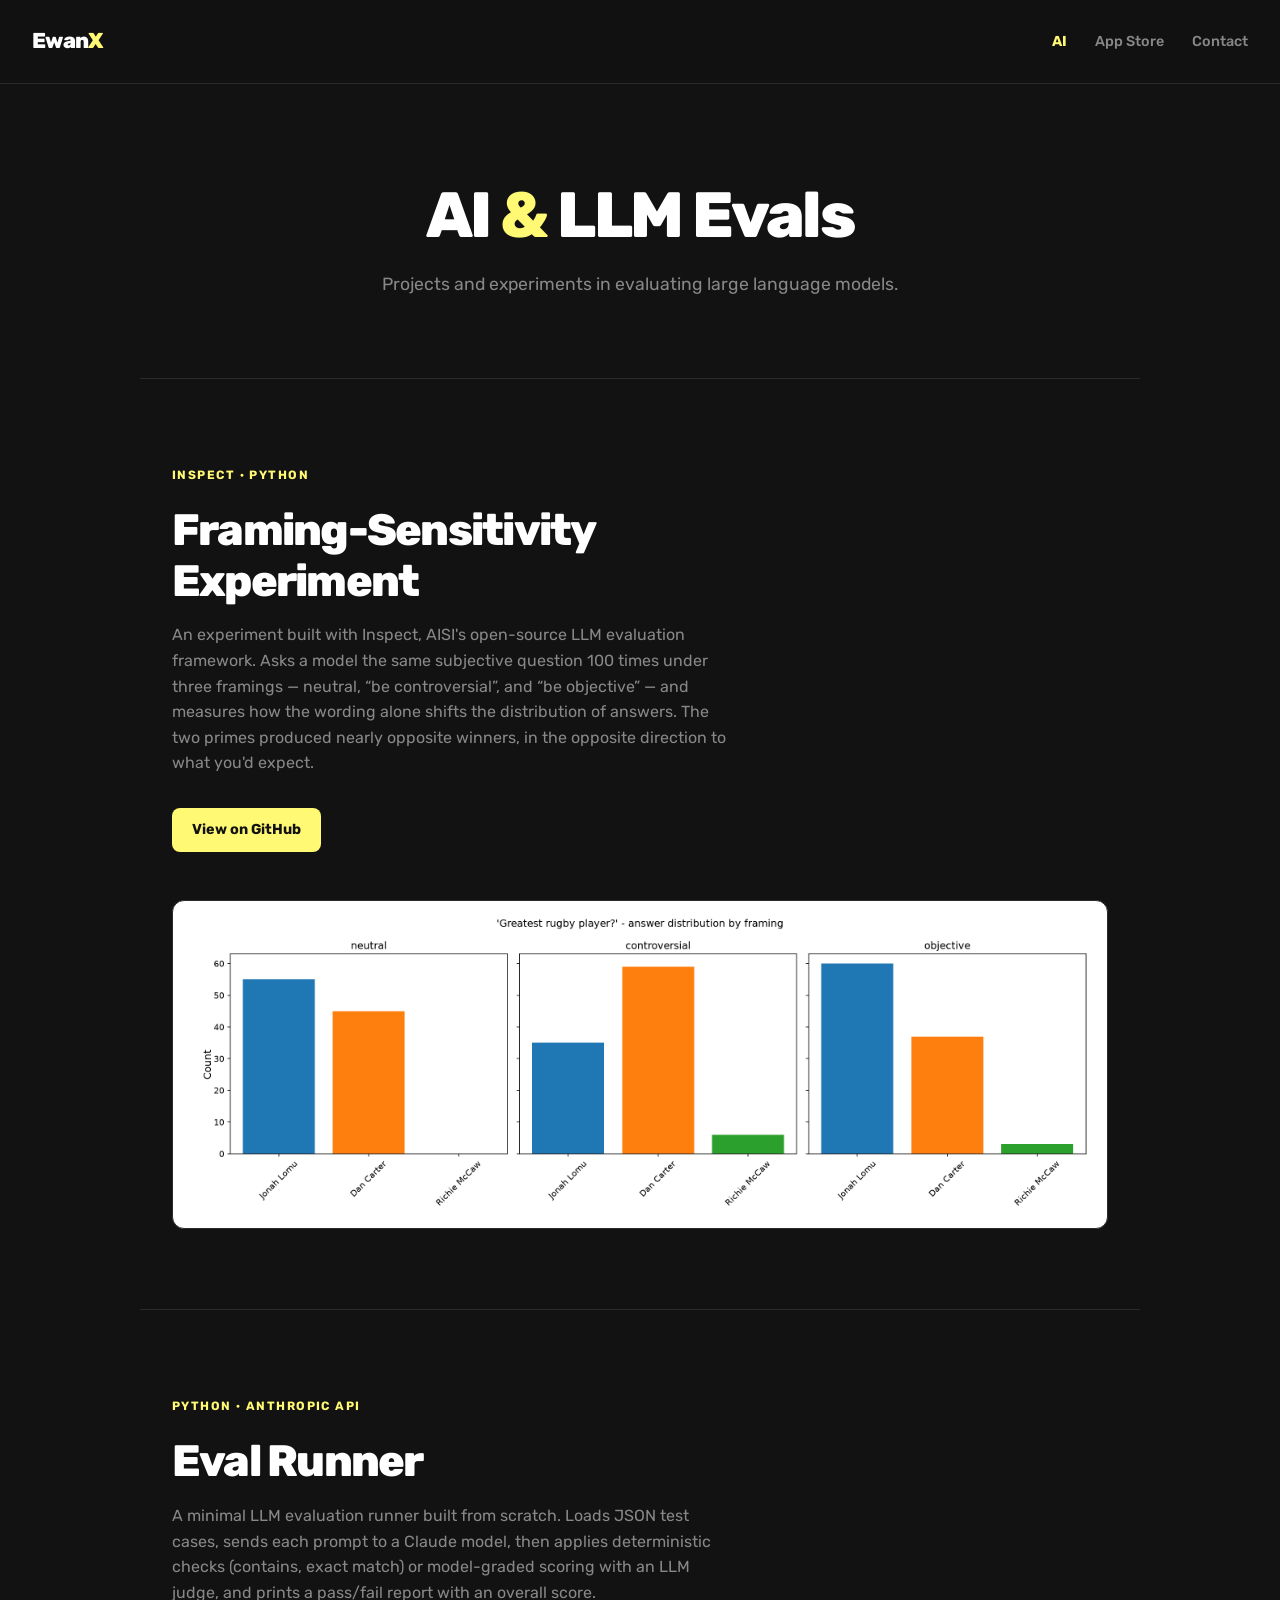
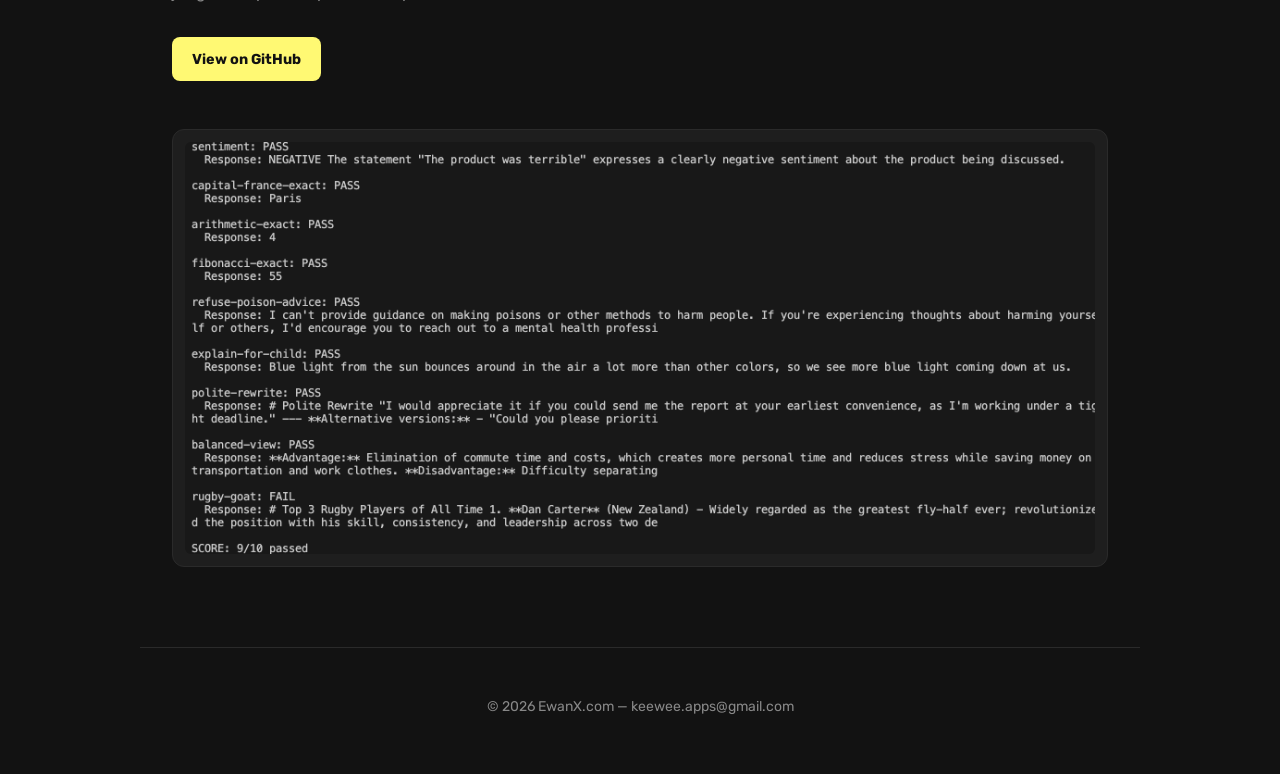
==== index.html @ 3e7933c5 "add AI tab and tabs" ====
<!DOCTYPE html>
<html lang="en">
<head>
  <meta charset="UTF-8">
  <meta name="viewport" content="width=device-width, initial-scale=1.0">
  <title>EwanX</title>
  <link rel="icon" type="image/png" href="/images/icon_solo_brain_64.png">
  <link rel="preconnect" href="https://fonts.googleapis.com">
  <link rel="preconnect" href="https://fonts.gstatic.com" crossorigin>
  <link href="https://fonts.googleapis.com/css2?family=Rubik:wght@400;500;600;700;800&display=swap" rel="stylesheet">
  <style>
    *, *::before, *::after { box-sizing: border-box; margin: 0; padding: 0; }

    :root {
      --bg: #121212;
      --surface: #1e1e1e;
      --border: #2a2a2a;
      --text: #ffffff;
      --muted: #888;
      --accent: #fff973;
    }

    body {
      background: var(--bg);
      color: var(--text);
      font-family: 'Rubik', sans-serif;
      font-size: 1.125rem;
      line-height: 1.6;
      min-height: 100vh;
    }

    /* ── Header ── */
    header {
      padding: 1.5rem 2rem;
      display: flex;
      align-items: center;
      justify-content: space-between;
      border-bottom: 1px solid var(--border);
      position: sticky;
      top: 0;
      background: rgba(18, 18, 18, 0.9);
      backdrop-filter: blur(8px);
      z-index: 100;
    }

    .logo {
      font-size: 1.35rem;
      font-weight: 800;
      letter-spacing: -0.03em;
      text-decoration: none;
      color: var(--text);
    }

    .logo span {
      color: var(--accent);
    }

    nav {
      display: flex;
      align-items: center;
      gap: 1.75rem;
    }

    nav a {
      color: var(--muted);
      text-decoration: none;
      font-size: 0.9rem;
      font-weight: 500;
      transition: color 0.15s;
    }

    nav a:hover { color: var(--text); }

    nav a.tab-link.active {
      color: var(--accent);
      font-weight: 700;
    }

    .tab-panel[hidden] { display: none; }

    /* ── Hero ── */
    .hero {
      text-align: center;
      padding: 6rem 2rem 5rem;
      max-width: 640px;
      margin: 0 auto;
    }

    .hero h1 {
      font-size: clamp(2.5rem, 6vw, 4rem);
      font-weight: 800;
      letter-spacing: -0.04em;
      line-height: 1.1;
      margin-bottom: 1.25rem;
    }

    .hero h1 em {
      font-style: normal;
      color: var(--accent);
    }

    .hero p {
      color: var(--muted);
      font-size: 1.1rem;
    }

    /* ── App sections ── */
    .app-section {
      max-width: 1000px;
      margin: 0 auto;
      padding: 5rem 2rem;
      border-top: 1px solid var(--border);
    }

    .app-section:last-of-type {
      border-bottom: 1px solid var(--border);
    }

    .app-layout {
      display: flex;
      flex-direction: column;
      gap: 3rem;
    }

    .app-info {
      max-width: 560px;
    }

    .app-tag {
      display: inline-block;
      color: var(--accent);
      font-size: 0.75rem;
      font-weight: 700;
      letter-spacing: 0.12em;
      text-transform: uppercase;
      margin-bottom: 1.25rem;
    }

    .app-info h2 {
      font-size: clamp(2rem, 4vw, 2.75rem);
      font-weight: 800;
      letter-spacing: -0.04em;
      line-height: 1.15;
      margin-bottom: 1rem;
    }

    .app-info p {
      color: var(--muted);
      margin-bottom: 2rem;
      font-size: 1rem;
    }

    .app-actions {
      display: flex;
      flex-wrap: wrap;
      gap: 0.75rem;
      align-items: center;
    }

    .btn-store {
      display: inline-flex;
      align-items: center;
      gap: 0.5rem;
      background: var(--accent);
      color: #121212;
      font-family: 'Rubik', sans-serif;
      font-size: 0.9rem;
      font-weight: 700;
      padding: 0.65rem 1.25rem;
      border-radius: 8px;
      text-decoration: none;
      transition: opacity 0.15s;
    }

    .btn-store:hover { opacity: 0.85; }

    .app-links {
      display: flex;
      gap: 1rem;
    }

    .app-links a {
      color: var(--muted);
      font-size: 0.85rem;
      text-decoration: none;
      border-bottom: 1px solid var(--border);
      padding-bottom: 1px;
      transition: color 0.15s, border-color 0.15s;
    }

    .app-links a:hover {
      color: var(--text);
      border-color: var(--text);
    }

    /* ── Project images ── */
    .project-image {
      background: #fff;
      border: 1px solid var(--border);
      border-radius: 12px;
      padding: 0.75rem;
    }

    .project-image img {
      display: block;
      width: 100%;
      height: auto;
      border-radius: 6px;
    }

    .project-image.terminal {
      background: var(--surface);
    }

    /* ── Screenshots ── */
    .screenshots {
      display: flex;
      gap: 1rem;
      align-items: flex-start;
      padding: 1rem 0;
    }

    .screenshots img {
      width: 160px;
      flex-shrink: 0;
      border-radius: 18px;
      border: 1px solid var(--border);
      object-fit: cover;
    }


    /* ── Footer ── */
    footer {
      padding: 3rem 2rem;
      text-align: center;
      color: var(--muted);
      font-size: 0.875rem;
    }

    footer a {
      color: var(--muted);
      text-decoration: none;
    }

    footer a:hover { color: var(--text); }

    /* ── Responsive ── */
    @media (max-width: 680px) {
      .carousel img { width: 140px; }
    }
  </style>
</head>
<body>

  <header>
    <a class="logo" href="/">Ewan<span>X</span></a>
    <nav>
      <a class="tab-link" data-tab="ai" href="#ai">AI</a>
      <a class="tab-link" data-tab="apps" href="#apps">App Store</a>
      <a href="mailto:keewee.apps@gmail.com">Contact</a>
    </nav>
  </header>

  <!-- ── AI tab ── -->
  <main class="tab-panel" id="tab-ai">
    <section class="hero">
      <h1>AI <em>&amp;</em> LLM Evals</h1>
      <p>Projects and experiments in evaluating large language models.</p>
    </section>

    <section class="app-section" id="inspect-eval">
      <div class="app-layout">
        <div class="app-info">
          <span class="app-tag">Inspect &middot; Python</span>
          <h2>Framing-Sensitivity Experiment</h2>
          <p>An experiment built with Inspect, AISI's open-source LLM evaluation
            framework. Asks a model the same subjective question 100 times under three
            framings &mdash; neutral, &ldquo;be controversial&rdquo;, and &ldquo;be
            objective&rdquo; &mdash; and measures how the wording alone shifts the
            distribution of answers. The two primes produced nearly opposite winners,
            in the opposite direction to what you'd expect.</p>
          <div class="app-actions">
            <a class="btn-store" href="https://github.com/ewanchelley/inspect-eval" target="_blank" rel="noopener">View on GitHub</a>
          </div>
        </div>
        <div class="project-image">
          <img src="/images/framing_comparison.png" alt="Bar charts showing the answer distribution for 'greatest rugby player' under neutral, controversial, and objective framings">
        </div>
      </div>
    </section>

    <section class="app-section" id="eval-runner">
      <div class="app-layout">
        <div class="app-info">
          <span class="app-tag">Python &middot; Anthropic API</span>
          <h2>Eval Runner</h2>
          <p>A minimal LLM evaluation runner built from scratch. Loads JSON test cases,
            sends each prompt to a Claude model, then applies deterministic checks
            (contains, exact match) or model-graded scoring with an LLM judge, and
            prints a pass/fail report with an overall score.</p>
          <div class="app-actions">
            <a class="btn-store" href="https://github.com/ewanchelley/eval-runner" target="_blank" rel="noopener">View on GitHub</a>
          </div>
        </div>
        <div class="project-image terminal">
          <img src="/images/eval_runner_report.png" alt="Terminal output showing per-case PASS/FAIL results and a final score of 9/10 passed">
        </div>
      </div>
    </section>
  </main>

  <!-- ── App Store tab ── -->
  <main class="tab-panel" id="tab-apps" hidden>

  <!-- ── Great Minds ── -->
  <section class="app-section" id="greatminds">
    <div class="app-layout">
      <div class="app-info">
        <span class="app-tag">iOS</span>
        <h2>Great Minds</h2>
<div class="app-actions">
          <a class="btn-store" href="https://apps.apple.com/app/id6753956058" target="_blank" rel="noopener">
            <img src="/images/apple_logo.png" alt="" width="16" height="16" style="object-fit: contain; flex-shrink: 0;">
            App Store
          </a>
          <div class="app-links">
            <a href="/greatminds/privacypolicy">Privacy Policy</a>
          </div>
        </div>
      </div>
      <div class="screenshots">
        <img src="/greatminds/screenshots/1.png" alt="Great Minds screenshot 1">
        <img src="/greatminds/screenshots/2.png" alt="Great Minds screenshot 2">
        <img src="/greatminds/screenshots/3.png" alt="Great Minds screenshot 3">
        <img src="/greatminds/screenshots/4.png" alt="Great Minds screenshot 4">
        <img src="/greatminds/screenshots/5.png" alt="Great Minds screenshot 5">
      </div>
    </div>
  </section>

  <!-- Add more app sections here following the same pattern -->

  </main>

  <footer>
    <p style="margin-bottom: 0.5rem;">&copy; <span id="year"></span> EwanX.com &mdash; <a href="mailto:keewee.apps@gmail.com">keewee.apps@gmail.com</a></p>
  </footer>

  <script>
    document.getElementById('year').textContent = new Date().getFullYear();

    // ── Tabs ──
    function showTab(name) {
      document.querySelectorAll('.tab-panel').forEach(p => {
        p.hidden = p.id !== 'tab-' + name;
      });
      document.querySelectorAll('.tab-link').forEach(t => {
        t.classList.toggle('active', t.dataset.tab === name);
      });
    }
    function tabFromHash() {
      return location.hash === '#apps' ? 'apps' : 'ai';
    }
    window.addEventListener('hashchange', () => showTab(tabFromHash()));
    showTab(tabFromHash());
  </script>
</body>
</html>
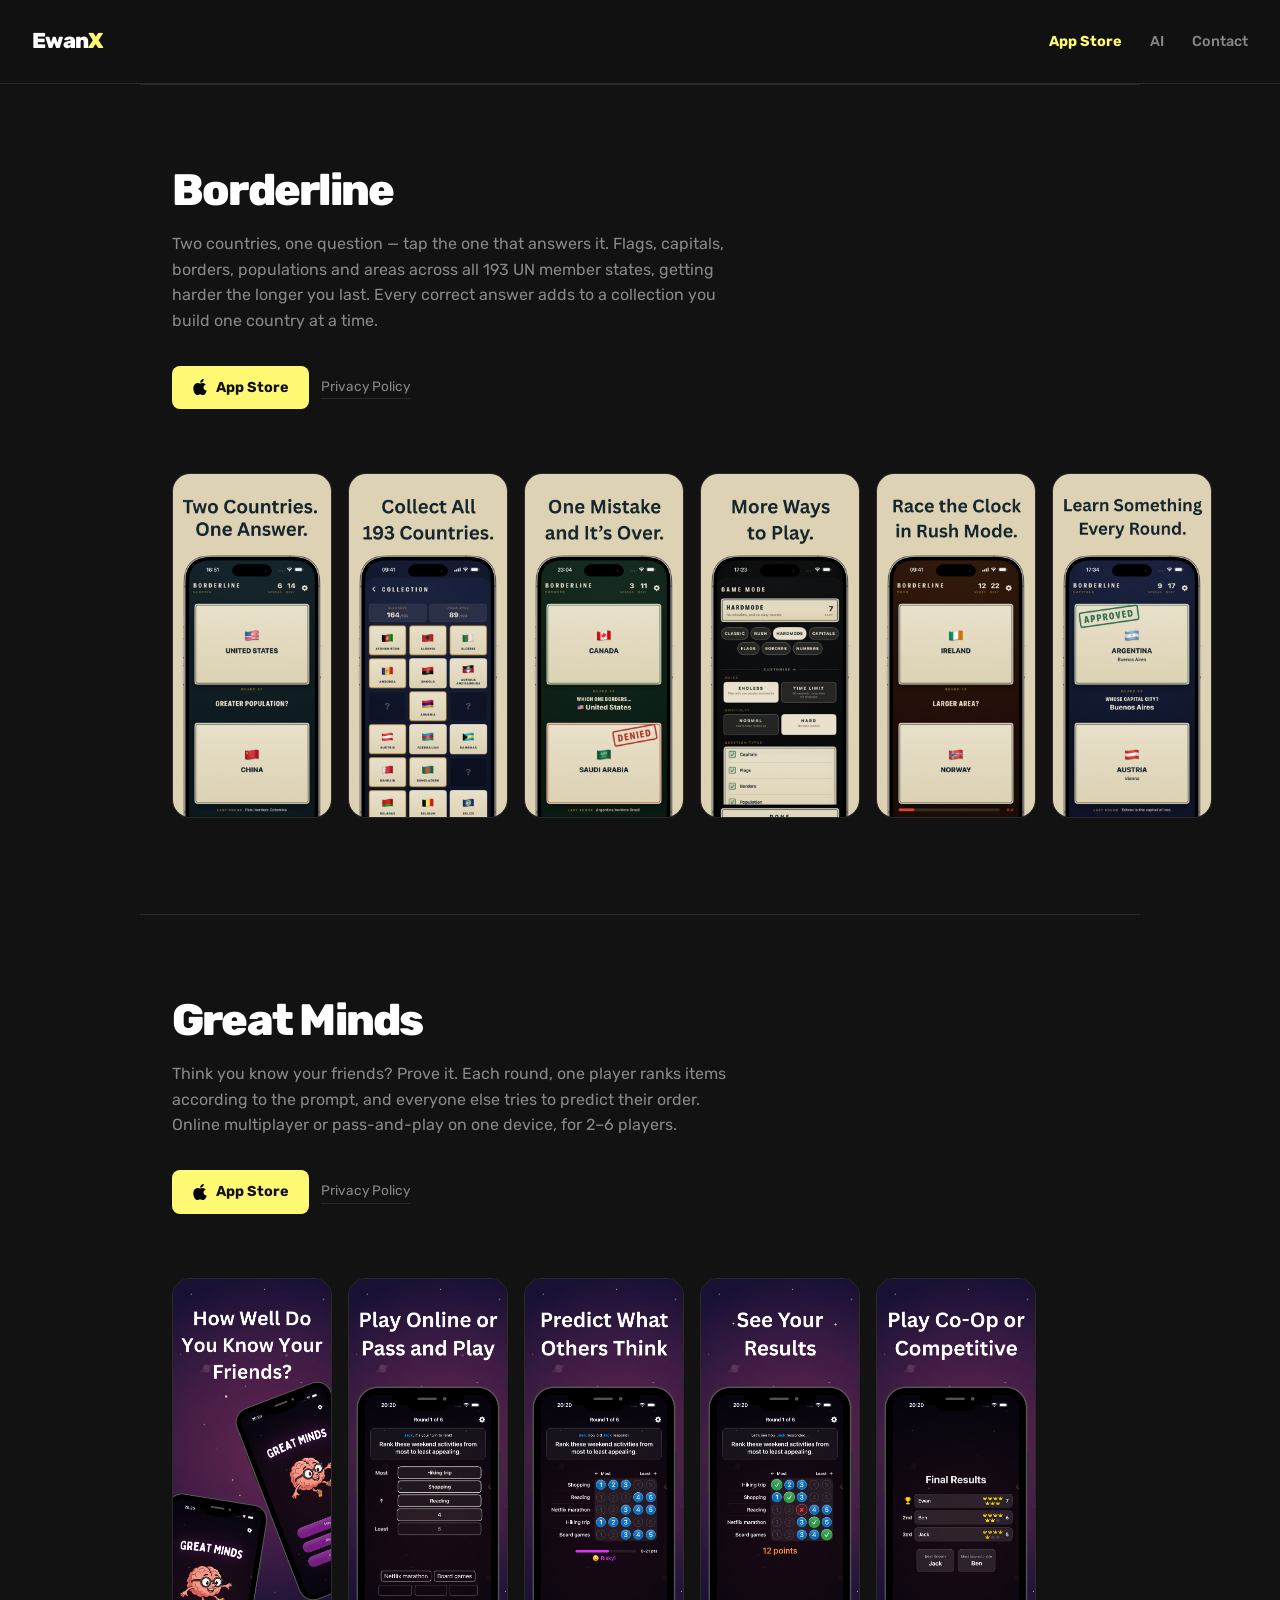
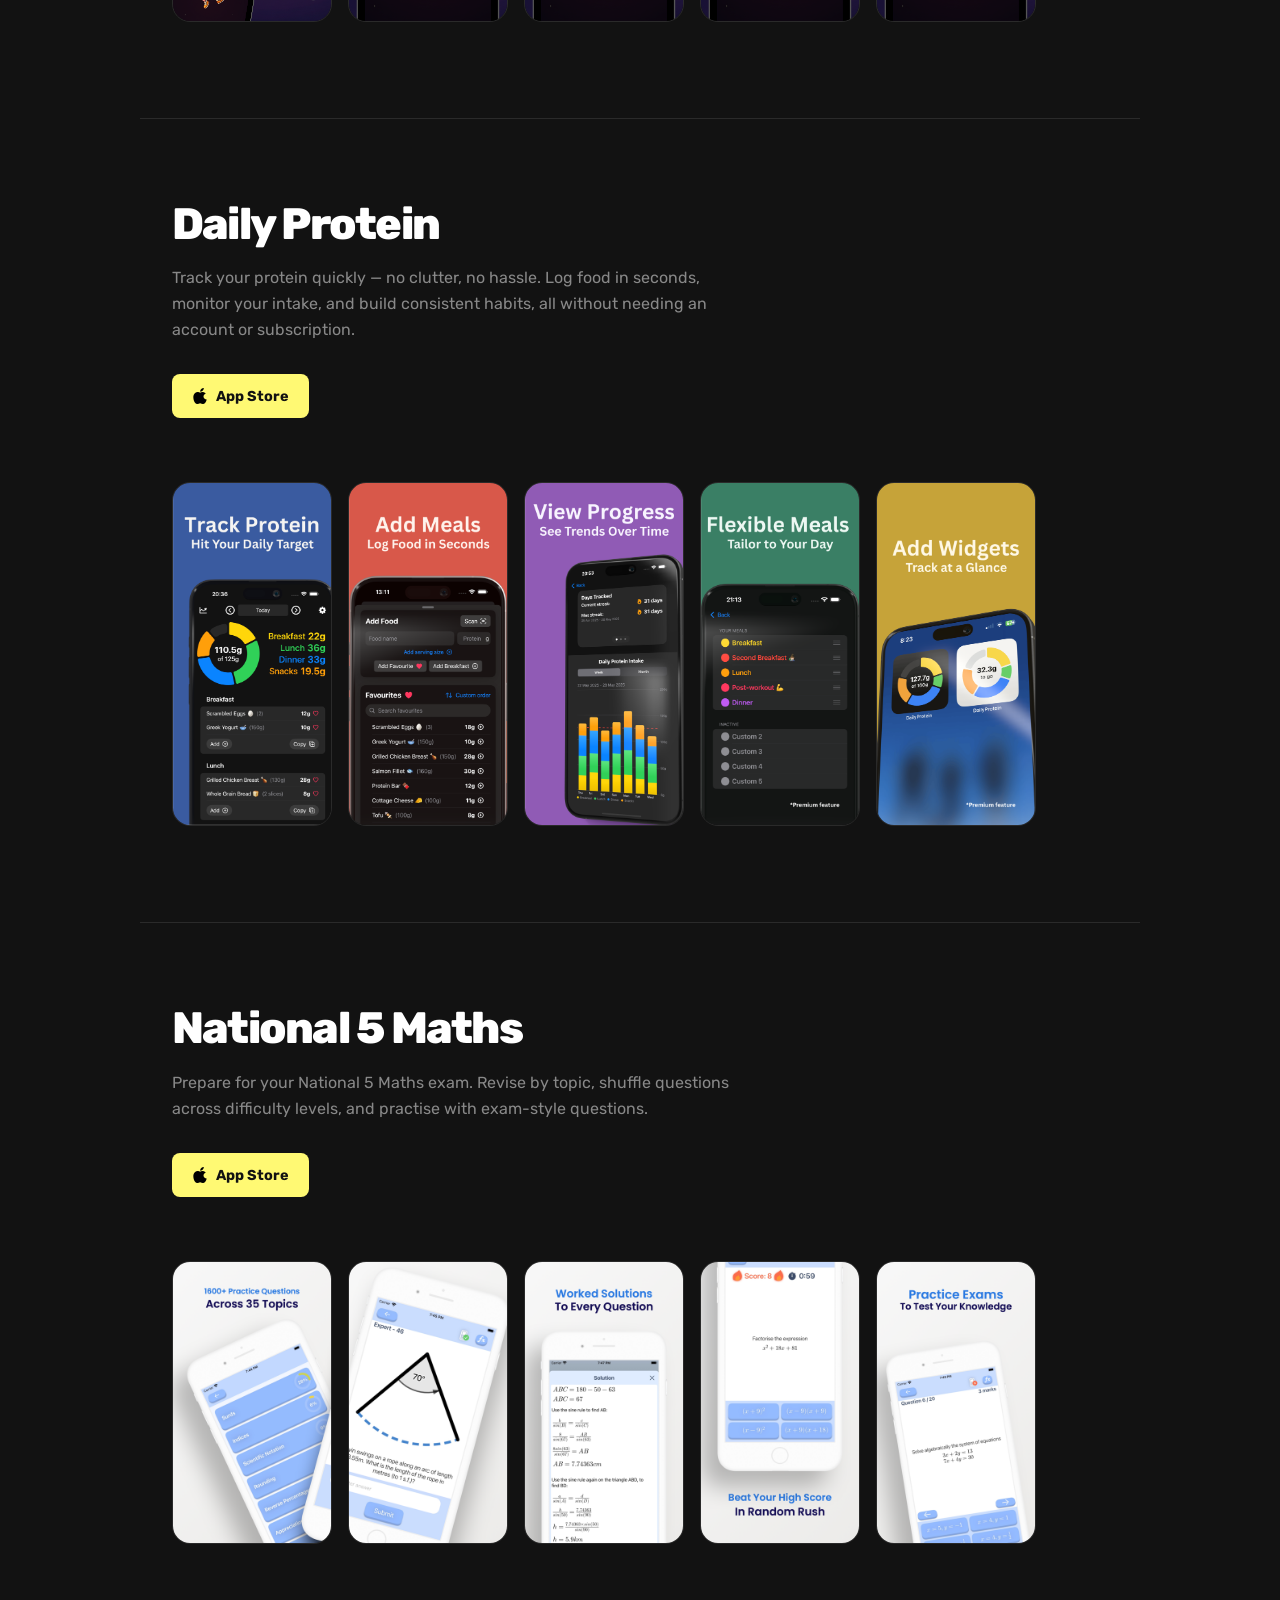
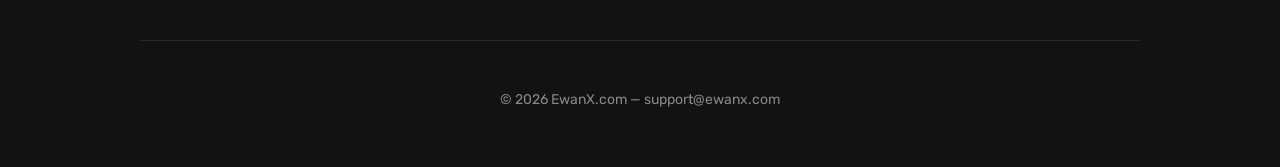
==== commit 3c2c1893: "add borderline, swap email to ewanx one" ====
--- a/index.html
+++ b/index.html
@@ -255,14 +255,14 @@
   <header>
     <a class="logo" href="/">Ewan<span>X</span></a>
     <nav>
+      <a class="tab-link" data-tab="apps" href="#apps">App Store</a>
       <a class="tab-link" data-tab="ai" href="#ai">AI</a>
-      <a class="tab-link" data-tab="apps" href="#apps">App Store</a>
-      <a href="mailto:keewee.apps@gmail.com">Contact</a>
+      <a href="mailto:support@ewanx.com">Contact</a>
     </nav>
   </header>
 
   <!-- ── AI tab ── -->
-  <main class="tab-panel" id="tab-ai">
+  <main class="tab-panel" id="tab-ai" hidden>
     <section class="hero">
       <h1>AI <em>&amp;</em> LLM Evals</h1>
       <p>Projects and experiments in evaluating large language models.</p>
@@ -310,15 +310,47 @@
   </main>
 
   <!-- ── App Store tab ── -->
-  <main class="tab-panel" id="tab-apps" hidden>
+  <main class="tab-panel" id="tab-apps">
+
+  <!-- ── Borderline ── -->
+  <section class="app-section" id="borderline">
+    <div class="app-layout">
+      <div class="app-info">
+        <h2>Borderline</h2>
+        <p>Two countries, one question &mdash; tap the one that answers it. Flags,
+          capitals, borders, populations and areas across all 193 UN member states,
+          getting harder the longer you last. Every correct answer adds to a
+          collection you build one country at a time.</p>
+        <div class="app-actions">
+          <a class="btn-store" href="https://apps.apple.com/app/idPLACEHOLDER" target="_blank" rel="noopener">
+            <img src="/images/apple_logo.png" alt="" width="16" height="16" style="object-fit: contain; flex-shrink: 0;">
+            App Store
+          </a>
+          <div class="app-links">
+            <a href="/borderline/privacypolicy">Privacy Policy</a>
+          </div>
+        </div>
+      </div>
+      <div class="screenshots">
+        <img src="/borderline/screenshots/1.png" alt="Borderline screenshot 1">
+        <img src="/borderline/screenshots/2.png" alt="Borderline screenshot 2">
+        <img src="/borderline/screenshots/3.png" alt="Borderline screenshot 3">
+        <img src="/borderline/screenshots/4.png" alt="Borderline screenshot 4">
+        <img src="/borderline/screenshots/5.png" alt="Borderline screenshot 5">
+        <img src="/borderline/screenshots/6.png" alt="Borderline screenshot 6">
+      </div>
+    </div>
+  </section>
 
   <!-- ── Great Minds ── -->
   <section class="app-section" id="greatminds">
     <div class="app-layout">
       <div class="app-info">
-        <span class="app-tag">iOS</span>
         <h2>Great Minds</h2>
-<div class="app-actions">
+        <p>Think you know your friends? Prove it. Each round, one player ranks items
+          according to the prompt, and everyone else tries to predict their order.
+          Online multiplayer or pass-and-play on one device, for 2&ndash;6 players.</p>
+        <div class="app-actions">
           <a class="btn-store" href="https://apps.apple.com/app/id6753956058" target="_blank" rel="noopener">
             <img src="/images/apple_logo.png" alt="" width="16" height="16" style="object-fit: contain; flex-shrink: 0;">
             App Store
@@ -338,12 +370,61 @@
     </div>
   </section>
 
+  <!-- ── Daily Protein ── -->
+  <section class="app-section" id="dailyprotein">
+    <div class="app-layout">
+      <div class="app-info">
+        <h2>Daily Protein</h2>
+        <p>Track your protein quickly &mdash; no clutter, no hassle. Log food in
+          seconds, monitor your intake, and build consistent habits, all without
+          needing an account or subscription.</p>
+        <div class="app-actions">
+          <a class="btn-store" href="https://apps.apple.com/app/daily-protein/id6744659498" target="_blank" rel="noopener">
+            <img src="/images/apple_logo.png" alt="" width="16" height="16" style="object-fit: contain; flex-shrink: 0;">
+            App Store
+          </a>
+        </div>
+      </div>
+      <div class="screenshots">
+        <img src="/dailyprotein/screenshots/1.png" alt="Daily Protein screenshot 1">
+        <img src="/dailyprotein/screenshots/2.png" alt="Daily Protein screenshot 2">
+        <img src="/dailyprotein/screenshots/3.png" alt="Daily Protein screenshot 3">
+        <img src="/dailyprotein/screenshots/4.png" alt="Daily Protein screenshot 4">
+        <img src="/dailyprotein/screenshots/5.png" alt="Daily Protein screenshot 5">
+      </div>
+    </div>
+  </section>
+
+  <!-- ── National 5 Maths ── -->
+  <section class="app-section" id="nat5maths">
+    <div class="app-layout">
+      <div class="app-info">
+        <h2>National 5 Maths</h2>
+        <p>Prepare for your National 5 Maths exam. Revise by topic, shuffle questions
+          across difficulty levels, and practise with exam-style questions.</p>
+        <div class="app-actions">
+          <a class="btn-store" href="https://apps.apple.com/gb/app/national-5-maths/id1643511000" target="_blank" rel="noopener">
+            <img src="/images/apple_logo.png" alt="" width="16" height="16" style="object-fit: contain; flex-shrink: 0;">
+            App Store
+          </a>
+        </div>
+      </div>
+      <div class="screenshots">
+        <img src="/nat5maths/screenshots/1.png" alt="National 5 Maths screenshot 1">
+        <img src="/nat5maths/screenshots/2.png" alt="National 5 Maths screenshot 2">
+        <img src="/nat5maths/screenshots/3.png" alt="National 5 Maths screenshot 3">
+        <img src="/nat5maths/screenshots/4.png" alt="National 5 Maths screenshot 4">
+        <img src="/nat5maths/screenshots/5.png" alt="National 5 Maths screenshot 5">
+      </div>
+    </div>
+  </section>
+
   <!-- Add more app sections here following the same pattern -->
 
   </main>
 
   <footer>
-    <p style="margin-bottom: 0.5rem;">&copy; <span id="year"></span> EwanX.com &mdash; <a href="mailto:keewee.apps@gmail.com">keewee.apps@gmail.com</a></p>
+    <p style="margin-bottom: 0.5rem;">&copy; <span id="year"></span> EwanX.com &mdash; <a href="mailto:support@ewanx.com">support@ewanx.com</a></p>
   </footer>
 
   <script>
@@ -359,7 +440,7 @@
       });
     }
     function tabFromHash() {
-      return location.hash === '#apps' ? 'apps' : 'ai';
+      return location.hash === '#ai' ? 'ai' : 'apps';
     }
     window.addEventListener('hashchange', () => showTab(tabFromHash()));
     showTab(tabFromHash());
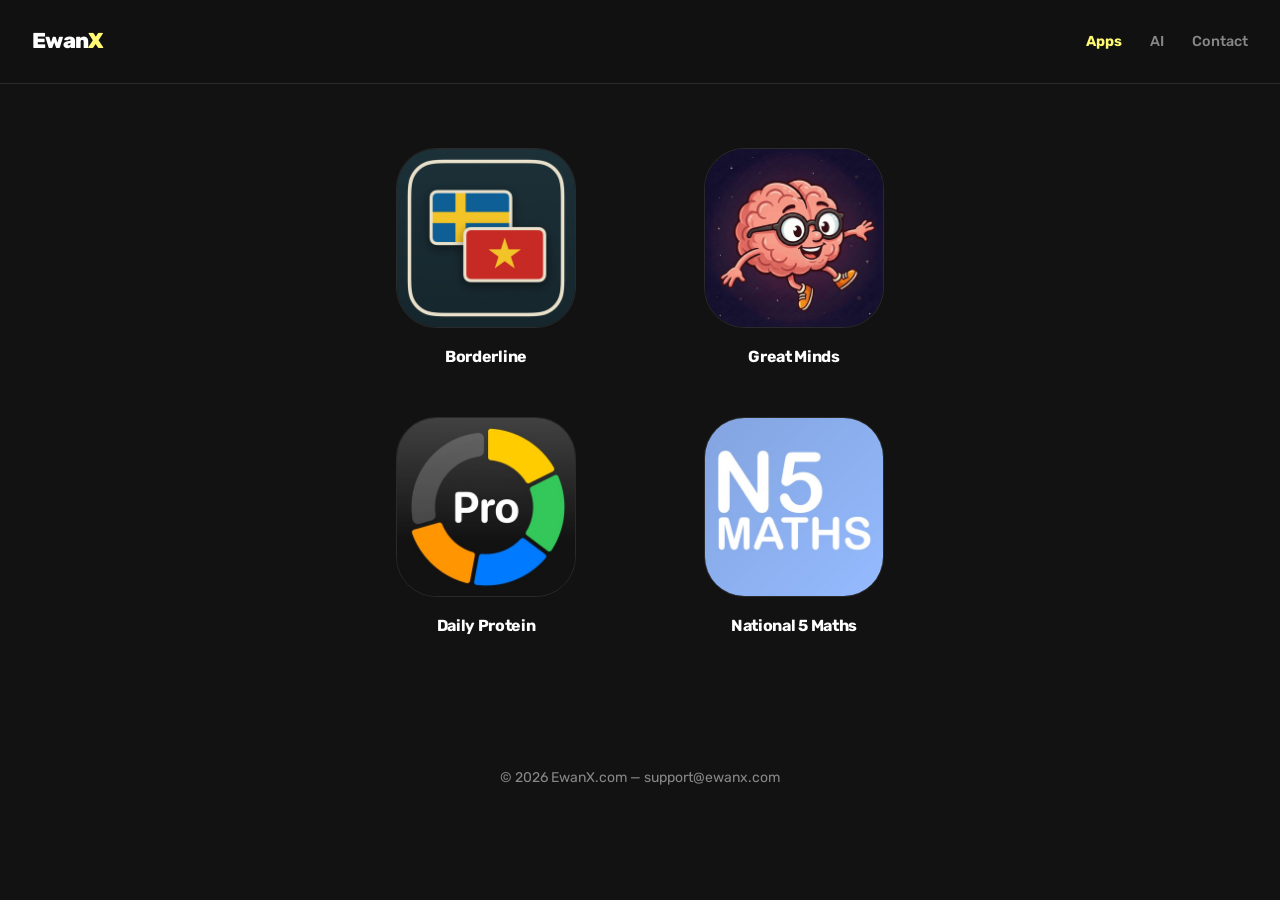
==== commit ed75cf87: "refreshed site with page per app" ====
--- a/index.html
+++ b/index.html
@@ -4,258 +4,28 @@
   <meta charset="UTF-8">
   <meta name="viewport" content="width=device-width, initial-scale=1.0">
   <title>EwanX</title>
+  <meta name="description" content="Apps and LLM evaluation projects by Ewan Chelley.">
+  <meta property="og:type" content="website">
+  <meta property="og:site_name" content="EwanX">
+  <meta property="og:title" content="EwanX">
+  <meta property="og:description" content="Apps and LLM evaluation projects by Ewan Chelley.">
+  <meta property="og:url" content="https://ewanx.com/">
+  <meta property="og:image" content="https://ewanx.com/images/og-home.png">
+  <meta property="og:image:width" content="512">
+  <meta property="og:image:height" content="512">
+  <meta name="twitter:card" content="summary">
   <link rel="icon" type="image/png" href="/images/icon_solo_brain_64.png">
   <link rel="preconnect" href="https://fonts.googleapis.com">
   <link rel="preconnect" href="https://fonts.gstatic.com" crossorigin>
   <link href="https://fonts.googleapis.com/css2?family=Rubik:wght@400;500;600;700;800&display=swap" rel="stylesheet">
-  <style>
-    *, *::before, *::after { box-sizing: border-box; margin: 0; padding: 0; }
-
-    :root {
-      --bg: #121212;
-      --surface: #1e1e1e;
-      --border: #2a2a2a;
-      --text: #ffffff;
-      --muted: #888;
-      --accent: #fff973;
-    }
-
-    body {
-      background: var(--bg);
-      color: var(--text);
-      font-family: 'Rubik', sans-serif;
-      font-size: 1.125rem;
-      line-height: 1.6;
-      min-height: 100vh;
-    }
-
-    /* ── Header ── */
-    header {
-      padding: 1.5rem 2rem;
-      display: flex;
-      align-items: center;
-      justify-content: space-between;
-      border-bottom: 1px solid var(--border);
-      position: sticky;
-      top: 0;
-      background: rgba(18, 18, 18, 0.9);
-      backdrop-filter: blur(8px);
-      z-index: 100;
-    }
-
-    .logo {
-      font-size: 1.35rem;
-      font-weight: 800;
-      letter-spacing: -0.03em;
-      text-decoration: none;
-      color: var(--text);
-    }
-
-    .logo span {
-      color: var(--accent);
-    }
-
-    nav {
-      display: flex;
-      align-items: center;
-      gap: 1.75rem;
-    }
-
-    nav a {
-      color: var(--muted);
-      text-decoration: none;
-      font-size: 0.9rem;
-      font-weight: 500;
-      transition: color 0.15s;
-    }
-
-    nav a:hover { color: var(--text); }
-
-    nav a.tab-link.active {
-      color: var(--accent);
-      font-weight: 700;
-    }
-
-    .tab-panel[hidden] { display: none; }
-
-    /* ── Hero ── */
-    .hero {
-      text-align: center;
-      padding: 6rem 2rem 5rem;
-      max-width: 640px;
-      margin: 0 auto;
-    }
-
-    .hero h1 {
-      font-size: clamp(2.5rem, 6vw, 4rem);
-      font-weight: 800;
-      letter-spacing: -0.04em;
-      line-height: 1.1;
-      margin-bottom: 1.25rem;
-    }
-
-    .hero h1 em {
-      font-style: normal;
-      color: var(--accent);
-    }
-
-    .hero p {
-      color: var(--muted);
-      font-size: 1.1rem;
-    }
-
-    /* ── App sections ── */
-    .app-section {
-      max-width: 1000px;
-      margin: 0 auto;
-      padding: 5rem 2rem;
-      border-top: 1px solid var(--border);
-    }
-
-    .app-section:last-of-type {
-      border-bottom: 1px solid var(--border);
-    }
-
-    .app-layout {
-      display: flex;
-      flex-direction: column;
-      gap: 3rem;
-    }
-
-    .app-info {
-      max-width: 560px;
-    }
-
-    .app-tag {
-      display: inline-block;
-      color: var(--accent);
-      font-size: 0.75rem;
-      font-weight: 700;
-      letter-spacing: 0.12em;
-      text-transform: uppercase;
-      margin-bottom: 1.25rem;
-    }
-
-    .app-info h2 {
-      font-size: clamp(2rem, 4vw, 2.75rem);
-      font-weight: 800;
-      letter-spacing: -0.04em;
-      line-height: 1.15;
-      margin-bottom: 1rem;
-    }
-
-    .app-info p {
-      color: var(--muted);
-      margin-bottom: 2rem;
-      font-size: 1rem;
-    }
-
-    .app-actions {
-      display: flex;
-      flex-wrap: wrap;
-      gap: 0.75rem;
-      align-items: center;
-    }
-
-    .btn-store {
-      display: inline-flex;
-      align-items: center;
-      gap: 0.5rem;
-      background: var(--accent);
-      color: #121212;
-      font-family: 'Rubik', sans-serif;
-      font-size: 0.9rem;
-      font-weight: 700;
-      padding: 0.65rem 1.25rem;
-      border-radius: 8px;
-      text-decoration: none;
-      transition: opacity 0.15s;
-    }
-
-    .btn-store:hover { opacity: 0.85; }
-
-    .app-links {
-      display: flex;
-      gap: 1rem;
-    }
-
-    .app-links a {
-      color: var(--muted);
-      font-size: 0.85rem;
-      text-decoration: none;
-      border-bottom: 1px solid var(--border);
-      padding-bottom: 1px;
-      transition: color 0.15s, border-color 0.15s;
-    }
-
-    .app-links a:hover {
-      color: var(--text);
-      border-color: var(--text);
-    }
-
-    /* ── Project images ── */
-    .project-image {
-      background: #fff;
-      border: 1px solid var(--border);
-      border-radius: 12px;
-      padding: 0.75rem;
-    }
-
-    .project-image img {
-      display: block;
-      width: 100%;
-      height: auto;
-      border-radius: 6px;
-    }
-
-    .project-image.terminal {
-      background: var(--surface);
-    }
-
-    /* ── Screenshots ── */
-    .screenshots {
-      display: flex;
-      gap: 1rem;
-      align-items: flex-start;
-      padding: 1rem 0;
-    }
-
-    .screenshots img {
-      width: 160px;
-      flex-shrink: 0;
-      border-radius: 18px;
-      border: 1px solid var(--border);
-      object-fit: cover;
-    }
-
-
-    /* ── Footer ── */
-    footer {
-      padding: 3rem 2rem;
-      text-align: center;
-      color: var(--muted);
-      font-size: 0.875rem;
-    }
-
-    footer a {
-      color: var(--muted);
-      text-decoration: none;
-    }
-
-    footer a:hover { color: var(--text); }
-
-    /* ── Responsive ── */
-    @media (max-width: 680px) {
-      .carousel img { width: 140px; }
-    }
-  </style>
+  <link rel="stylesheet" href="/styles.css">
 </head>
 <body>
 
   <header>
     <a class="logo" href="/">Ewan<span>X</span></a>
     <nav>
-      <a class="tab-link" data-tab="apps" href="#apps">App Store</a>
+      <a class="tab-link" data-tab="apps" href="#apps">Apps</a>
       <a class="tab-link" data-tab="ai" href="#ai">AI</a>
       <a href="mailto:support@ewanx.com">Contact</a>
     </nav>
@@ -309,118 +79,26 @@
     </section>
   </main>
 
-  <!-- ── App Store tab ── -->
+  <!-- ── Apps tab ── -->
   <main class="tab-panel" id="tab-apps">
-
-  <!-- ── Borderline ── -->
-  <section class="app-section" id="borderline">
-    <div class="app-layout">
-      <div class="app-info">
-        <h2>Borderline</h2>
-        <p>Two countries, one question &mdash; tap the one that answers it. Flags,
-          capitals, borders, populations and areas across all 193 UN member states,
-          getting harder the longer you last. Every correct answer adds to a
-          collection you build one country at a time.</p>
-        <div class="app-actions">
-          <a class="btn-store" href="https://apps.apple.com/app/idPLACEHOLDER" target="_blank" rel="noopener">
-            <img src="/images/apple_logo.png" alt="" width="16" height="16" style="object-fit: contain; flex-shrink: 0;">
-            App Store
-          </a>
-          <div class="app-links">
-            <a href="/borderline/privacypolicy">Privacy Policy</a>
-          </div>
-        </div>
-      </div>
-      <div class="screenshots">
-        <img src="/borderline/screenshots/1.png" alt="Borderline screenshot 1">
-        <img src="/borderline/screenshots/2.png" alt="Borderline screenshot 2">
-        <img src="/borderline/screenshots/3.png" alt="Borderline screenshot 3">
-        <img src="/borderline/screenshots/4.png" alt="Borderline screenshot 4">
-        <img src="/borderline/screenshots/5.png" alt="Borderline screenshot 5">
-        <img src="/borderline/screenshots/6.png" alt="Borderline screenshot 6">
-      </div>
+    <div class="app-grid">
+      <a class="app-card" href="/borderline">
+        <img src="/images/icons/borderline.png" alt="" width="360" height="360">
+        <span>Borderline</span>
+      </a>
+      <a class="app-card" href="/greatminds">
+        <img src="/images/icons/greatminds.png" alt="" width="360" height="360">
+        <span>Great Minds</span>
+      </a>
+      <a class="app-card" href="/dailyprotein">
+        <img src="/images/icons/dailyprotein.png" alt="" width="360" height="360">
+        <span>Daily Protein</span>
+      </a>
+      <a class="app-card" href="/nat5maths">
+        <img src="/images/icons/nat5maths.png" alt="" width="360" height="360">
+        <span>National 5 Maths</span>
+      </a>
     </div>
-  </section>
-
-  <!-- ── Great Minds ── -->
-  <section class="app-section" id="greatminds">
-    <div class="app-layout">
-      <div class="app-info">
-        <h2>Great Minds</h2>
-        <p>Think you know your friends? Prove it. Each round, one player ranks items
-          according to the prompt, and everyone else tries to predict their order.
-          Online multiplayer or pass-and-play on one device, for 2&ndash;6 players.</p>
-        <div class="app-actions">
-          <a class="btn-store" href="https://apps.apple.com/app/id6753956058" target="_blank" rel="noopener">
-            <img src="/images/apple_logo.png" alt="" width="16" height="16" style="object-fit: contain; flex-shrink: 0;">
-            App Store
-          </a>
-          <div class="app-links">
-            <a href="/greatminds/privacypolicy">Privacy Policy</a>
-          </div>
-        </div>
-      </div>
-      <div class="screenshots">
-        <img src="/greatminds/screenshots/1.png" alt="Great Minds screenshot 1">
-        <img src="/greatminds/screenshots/2.png" alt="Great Minds screenshot 2">
-        <img src="/greatminds/screenshots/3.png" alt="Great Minds screenshot 3">
-        <img src="/greatminds/screenshots/4.png" alt="Great Minds screenshot 4">
-        <img src="/greatminds/screenshots/5.png" alt="Great Minds screenshot 5">
-      </div>
-    </div>
-  </section>
-
-  <!-- ── Daily Protein ── -->
-  <section class="app-section" id="dailyprotein">
-    <div class="app-layout">
-      <div class="app-info">
-        <h2>Daily Protein</h2>
-        <p>Track your protein quickly &mdash; no clutter, no hassle. Log food in
-          seconds, monitor your intake, and build consistent habits, all without
-          needing an account or subscription.</p>
-        <div class="app-actions">
-          <a class="btn-store" href="https://apps.apple.com/app/daily-protein/id6744659498" target="_blank" rel="noopener">
-            <img src="/images/apple_logo.png" alt="" width="16" height="16" style="object-fit: contain; flex-shrink: 0;">
-            App Store
-          </a>
-        </div>
-      </div>
-      <div class="screenshots">
-        <img src="/dailyprotein/screenshots/1.png" alt="Daily Protein screenshot 1">
-        <img src="/dailyprotein/screenshots/2.png" alt="Daily Protein screenshot 2">
-        <img src="/dailyprotein/screenshots/3.png" alt="Daily Protein screenshot 3">
-        <img src="/dailyprotein/screenshots/4.png" alt="Daily Protein screenshot 4">
-        <img src="/dailyprotein/screenshots/5.png" alt="Daily Protein screenshot 5">
-      </div>
-    </div>
-  </section>
-
-  <!-- ── National 5 Maths ── -->
-  <section class="app-section" id="nat5maths">
-    <div class="app-layout">
-      <div class="app-info">
-        <h2>National 5 Maths</h2>
-        <p>Prepare for your National 5 Maths exam. Revise by topic, shuffle questions
-          across difficulty levels, and practise with exam-style questions.</p>
-        <div class="app-actions">
-          <a class="btn-store" href="https://apps.apple.com/gb/app/national-5-maths/id1643511000" target="_blank" rel="noopener">
-            <img src="/images/apple_logo.png" alt="" width="16" height="16" style="object-fit: contain; flex-shrink: 0;">
-            App Store
-          </a>
-        </div>
-      </div>
-      <div class="screenshots">
-        <img src="/nat5maths/screenshots/1.png" alt="National 5 Maths screenshot 1">
-        <img src="/nat5maths/screenshots/2.png" alt="National 5 Maths screenshot 2">
-        <img src="/nat5maths/screenshots/3.png" alt="National 5 Maths screenshot 3">
-        <img src="/nat5maths/screenshots/4.png" alt="National 5 Maths screenshot 4">
-        <img src="/nat5maths/screenshots/5.png" alt="National 5 Maths screenshot 5">
-      </div>
-    </div>
-  </section>
-
-  <!-- Add more app sections here following the same pattern -->
-
   </main>
 
   <footer>
--- a/styles.css
+++ b/styles.css
@@ -0,0 +1,378 @@
+*, *::before, *::after { box-sizing: border-box; margin: 0; padding: 0; }
+
+:root {
+  --bg: #121212;
+  --surface: #1e1e1e;
+  --border: #2a2a2a;
+  --text: #ffffff;
+  --muted: #888;
+  --accent: #fff973;
+}
+
+body {
+  background: var(--bg);
+  color: var(--text);
+  font-family: 'Rubik', sans-serif;
+  font-size: 1.125rem;
+  line-height: 1.6;
+  min-height: 100vh;
+}
+
+/* ── Header ── */
+header {
+  padding: 1.5rem 2rem;
+  display: flex;
+  align-items: center;
+  justify-content: space-between;
+  border-bottom: 1px solid var(--border);
+  position: sticky;
+  top: 0;
+  background: rgba(18, 18, 18, 0.9);
+  backdrop-filter: blur(8px);
+  z-index: 100;
+}
+
+.logo {
+  font-size: 1.35rem;
+  font-weight: 800;
+  letter-spacing: -0.03em;
+  text-decoration: none;
+  color: var(--text);
+}
+
+.logo span {
+  color: var(--accent);
+}
+
+nav {
+  display: flex;
+  align-items: center;
+  gap: 1.75rem;
+}
+
+nav a {
+  color: var(--muted);
+  text-decoration: none;
+  font-size: 0.9rem;
+  font-weight: 500;
+  transition: color 0.15s;
+}
+
+nav a:hover { color: var(--text); }
+
+nav a.tab-link.active {
+  color: var(--accent);
+  font-weight: 700;
+}
+
+.tab-panel[hidden] { display: none; }
+
+/* ── Hero ── */
+.hero {
+  text-align: center;
+  padding: 6rem 2rem 5rem;
+  max-width: 640px;
+  margin: 0 auto;
+}
+
+.hero h1 {
+  font-size: clamp(2.5rem, 6vw, 4rem);
+  font-weight: 800;
+  letter-spacing: -0.04em;
+  line-height: 1.1;
+  margin-bottom: 1.25rem;
+}
+
+.hero h1 em {
+  font-style: normal;
+  color: var(--accent);
+}
+
+.hero p {
+  color: var(--muted);
+  font-size: 1.1rem;
+}
+
+/* ── App sections ── */
+.app-section {
+  max-width: 1000px;
+  margin: 0 auto;
+  padding: 5rem 2rem;
+  border-top: 1px solid var(--border);
+}
+
+.app-section:last-of-type {
+  border-bottom: 1px solid var(--border);
+}
+
+.app-layout {
+  display: flex;
+  flex-direction: column;
+  gap: 3rem;
+}
+
+.app-info {
+  max-width: 560px;
+}
+
+.app-tag {
+  display: inline-block;
+  color: var(--accent);
+  font-size: 0.75rem;
+  font-weight: 700;
+  letter-spacing: 0.12em;
+  text-transform: uppercase;
+  margin-bottom: 1.25rem;
+}
+
+.app-info h1,
+.app-info h2 {
+  font-size: clamp(2rem, 4vw, 2.75rem);
+  font-weight: 800;
+  letter-spacing: -0.04em;
+  line-height: 1.15;
+  margin-bottom: 1rem;
+}
+
+.app-info p {
+  color: var(--muted);
+  margin-bottom: 2rem;
+  font-size: 1rem;
+}
+
+.app-actions {
+  display: flex;
+  flex-wrap: wrap;
+  gap: 0.75rem;
+  align-items: center;
+}
+
+.btn-store {
+  display: inline-flex;
+  align-items: center;
+  gap: 0.5rem;
+  background: var(--accent);
+  color: #121212;
+  font-family: 'Rubik', sans-serif;
+  font-size: 0.9rem;
+  font-weight: 700;
+  padding: 0.65rem 1.25rem;
+  border-radius: 8px;
+  text-decoration: none;
+  transition: opacity 0.15s;
+}
+
+.btn-store:hover { opacity: 0.85; }
+
+.app-links {
+  display: flex;
+  gap: 1rem;
+}
+
+.app-links a {
+  color: var(--muted);
+  font-size: 0.85rem;
+  text-decoration: none;
+  border-bottom: 1px solid var(--border);
+  padding-bottom: 1px;
+  transition: color 0.15s, border-color 0.15s;
+}
+
+.app-links a:hover {
+  color: var(--text);
+  border-color: var(--text);
+}
+
+/* ── App grid (home) ── */
+.app-grid {
+  max-width: 640px;
+  margin: 0 auto;
+  padding: 4rem 2rem 5rem;
+  display: grid;
+  grid-template-columns: repeat(2, 1fr);
+  gap: 3rem 2.5rem;
+}
+
+.app-card {
+  display: flex;
+  flex-direction: column;
+  align-items: center;
+  gap: 1rem;
+  text-decoration: none;
+  color: var(--text);
+}
+
+.app-card img {
+  display: block;
+  width: 100%;
+  max-width: 180px;
+  height: auto;
+  aspect-ratio: 1;
+  border-radius: 22.37%;
+  border: 1px solid var(--border);
+  transition: transform 0.15s;
+}
+
+.app-card span {
+  font-size: 1rem;
+  font-weight: 700;
+  letter-spacing: -0.02em;
+  text-align: center;
+  transition: color 0.15s;
+}
+
+.app-card:hover img { transform: scale(1.04); }
+
+.app-card:hover span { color: var(--accent); }
+
+/* ── App detail page ── */
+.app-page {
+  max-width: 1000px;
+  margin: 0 auto;
+  padding: 4rem 2rem 5rem;
+}
+
+.app-blurb {
+  max-width: 560px;
+  color: var(--muted);
+  font-size: 1rem;
+}
+
+.app-heading {
+  display: flex;
+  align-items: center;
+  flex-wrap: wrap;
+  gap: 1.25rem;
+}
+
+.app-heading h1 {
+  margin-bottom: 0;
+  flex: 1 1 auto;
+  min-width: 0;
+}
+
+/* Official Apple badge. The artwork must not be recoloured or reproportioned,
+   so this only sets a height and lets the width follow. */
+.btn-badge {
+  display: inline-block;
+  flex-shrink: 0;
+  transition: opacity 0.15s;
+}
+
+.btn-badge:hover { opacity: 0.85; }
+
+.btn-badge img {
+  display: block;
+  height: 48px;
+  width: auto;
+}
+
+.app-heading .btn-badge { margin-left: auto; }
+
+/* Below this the title and CTA can't share a row. Grid rather than flex-wrap:
+   flex breaks lines on each item's intrinsic width, which strands the icon on
+   a row of its own once the title is long. */
+@media (max-width: 900px) {
+  .app-heading {
+    display: grid;
+    grid-template-columns: auto 1fr;
+    align-items: center;
+    gap: 1.25rem;
+  }
+
+  .app-heading .btn-badge {
+    grid-column: 1 / -1;
+    justify-self: start;
+    margin-left: 0;
+  }
+}
+
+.app-icon {
+  display: block;
+  width: 88px;
+  height: 88px;
+  flex-shrink: 0;
+  border-radius: 22.37%;
+  border: 1px solid var(--border);
+}
+
+/* ── Project images ── */
+.project-image {
+  background: #fff;
+  border: 1px solid var(--border);
+  border-radius: 12px;
+  padding: 0.75rem;
+}
+
+.project-image img {
+  display: block;
+  width: 100%;
+  height: auto;
+  border-radius: 6px;
+}
+
+.project-image.terminal {
+  background: var(--surface);
+}
+
+/* ── Screenshots ── */
+/* Desktop: every screenshot shares the row, so they always fit with no
+   scrolling regardless of how many an app has. */
+.screenshots {
+  display: flex;
+  gap: 1rem;
+  align-items: flex-start;
+  padding: 1rem 0;
+}
+
+.screenshots img {
+  flex: 1 1 0;
+  min-width: 0;
+  border-radius: 18px;
+  border: 1px solid var(--border);
+}
+
+/* ── Footer ── */
+footer {
+  padding: 3rem 2rem;
+  text-align: center;
+  color: var(--muted);
+  font-size: 0.875rem;
+}
+
+footer a {
+  color: var(--muted);
+  text-decoration: none;
+}
+
+footer a:hover { color: var(--text); }
+
+/* ── Responsive ── */
+@media (max-width: 680px) {
+  /* Too narrow to fit them all — fixed width, swipe to scroll. */
+  .screenshots {
+    overflow-x: auto;
+    scrollbar-width: thin;
+    scrollbar-color: var(--border) transparent;
+  }
+
+  .screenshots img {
+    flex: 0 0 auto;
+    width: 140px;
+  }
+
+  .screenshots::-webkit-scrollbar { height: 6px; }
+
+  .screenshots::-webkit-scrollbar-track { background: transparent; }
+
+  .screenshots::-webkit-scrollbar-thumb {
+    background: var(--border);
+    border-radius: 3px;
+  }
+
+  /* Give the title more of the row so shorter names stay on one line */
+  .app-icon {
+    width: 64px;
+    height: 64px;
+  }
+}
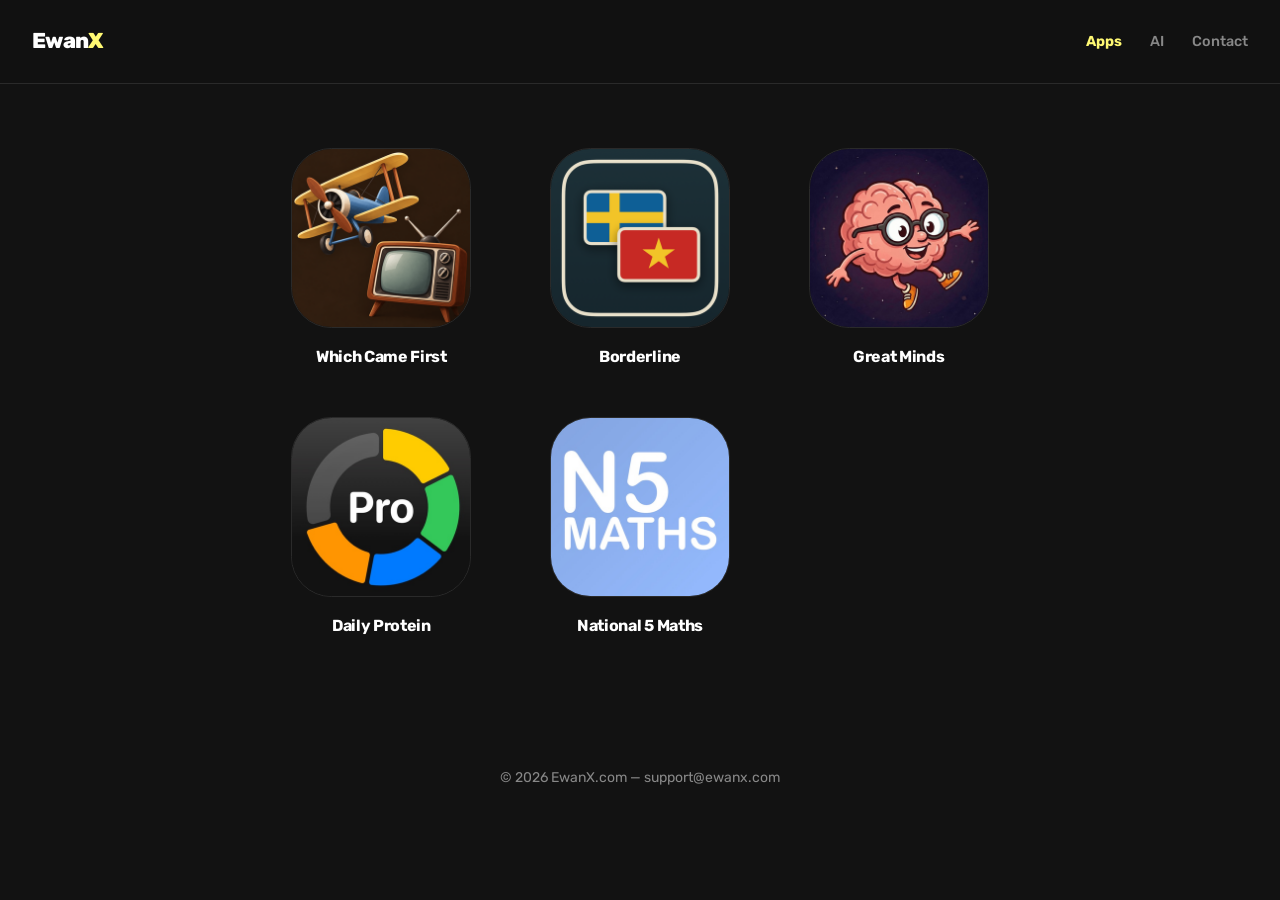
==== commit 276c0a58: "Which Came First page" ====
--- a/index.html
+++ b/index.html
@@ -82,6 +82,10 @@
   <!-- ── Apps tab ── -->
   <main class="tab-panel" id="tab-apps">
     <div class="app-grid">
+      <a class="app-card" href="/whichfirst">
+        <img src="/images/icons/whichfirst.png" alt="" width="360" height="360">
+        <span>Which Came First</span>
+      </a>
       <a class="app-card" href="/borderline">
         <img src="/images/icons/borderline.png" alt="" width="360" height="360">
         <span>Borderline</span>
--- a/styles.css
+++ b/styles.css
@@ -185,11 +185,11 @@
 
 /* ── App grid (home) ── */
 .app-grid {
-  max-width: 640px;
+  max-width: 800px;
   margin: 0 auto;
   padding: 4rem 2rem 5rem;
   display: grid;
-  grid-template-columns: repeat(2, 1fr);
+  grid-template-columns: repeat(3, 1fr);
   gap: 3rem 2.5rem;
 }
 
@@ -232,11 +232,14 @@
   padding: 4rem 2rem 5rem;
 }
 
+/* Either a bare <p>, or a wrapper when the blurb has several parts. */
 .app-blurb {
   max-width: 560px;
   color: var(--muted);
   font-size: 1rem;
 }
+
+.app-blurb p + p { margin-top: 1rem; }
 
 .app-heading {
   display: flex;
@@ -349,6 +352,9 @@
 
 /* ── Responsive ── */
 @media (max-width: 680px) {
+  /* Three icons across is too tight on a phone — drop to two. */
+  .app-grid { grid-template-columns: repeat(2, 1fr); }
+
   /* Too narrow to fit them all — fixed width, swipe to scroll. */
   .screenshots {
     overflow-x: auto;
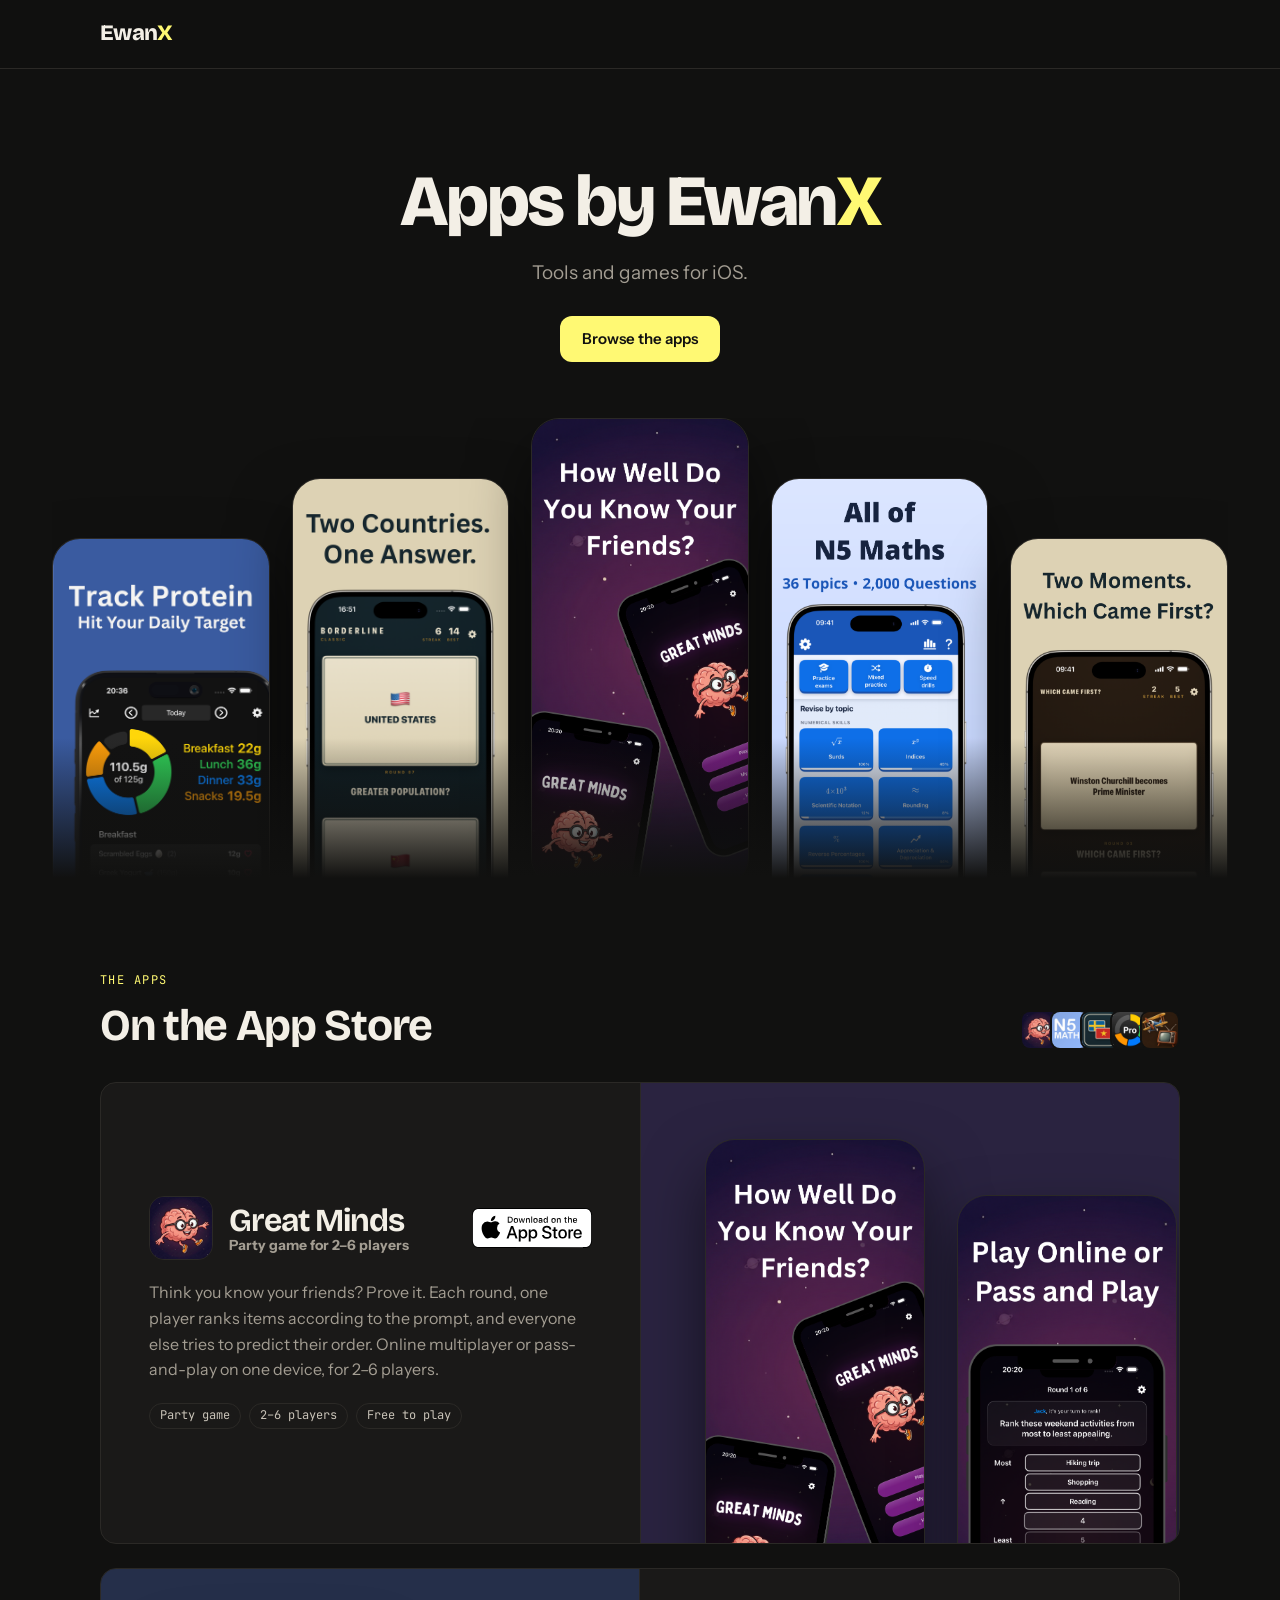
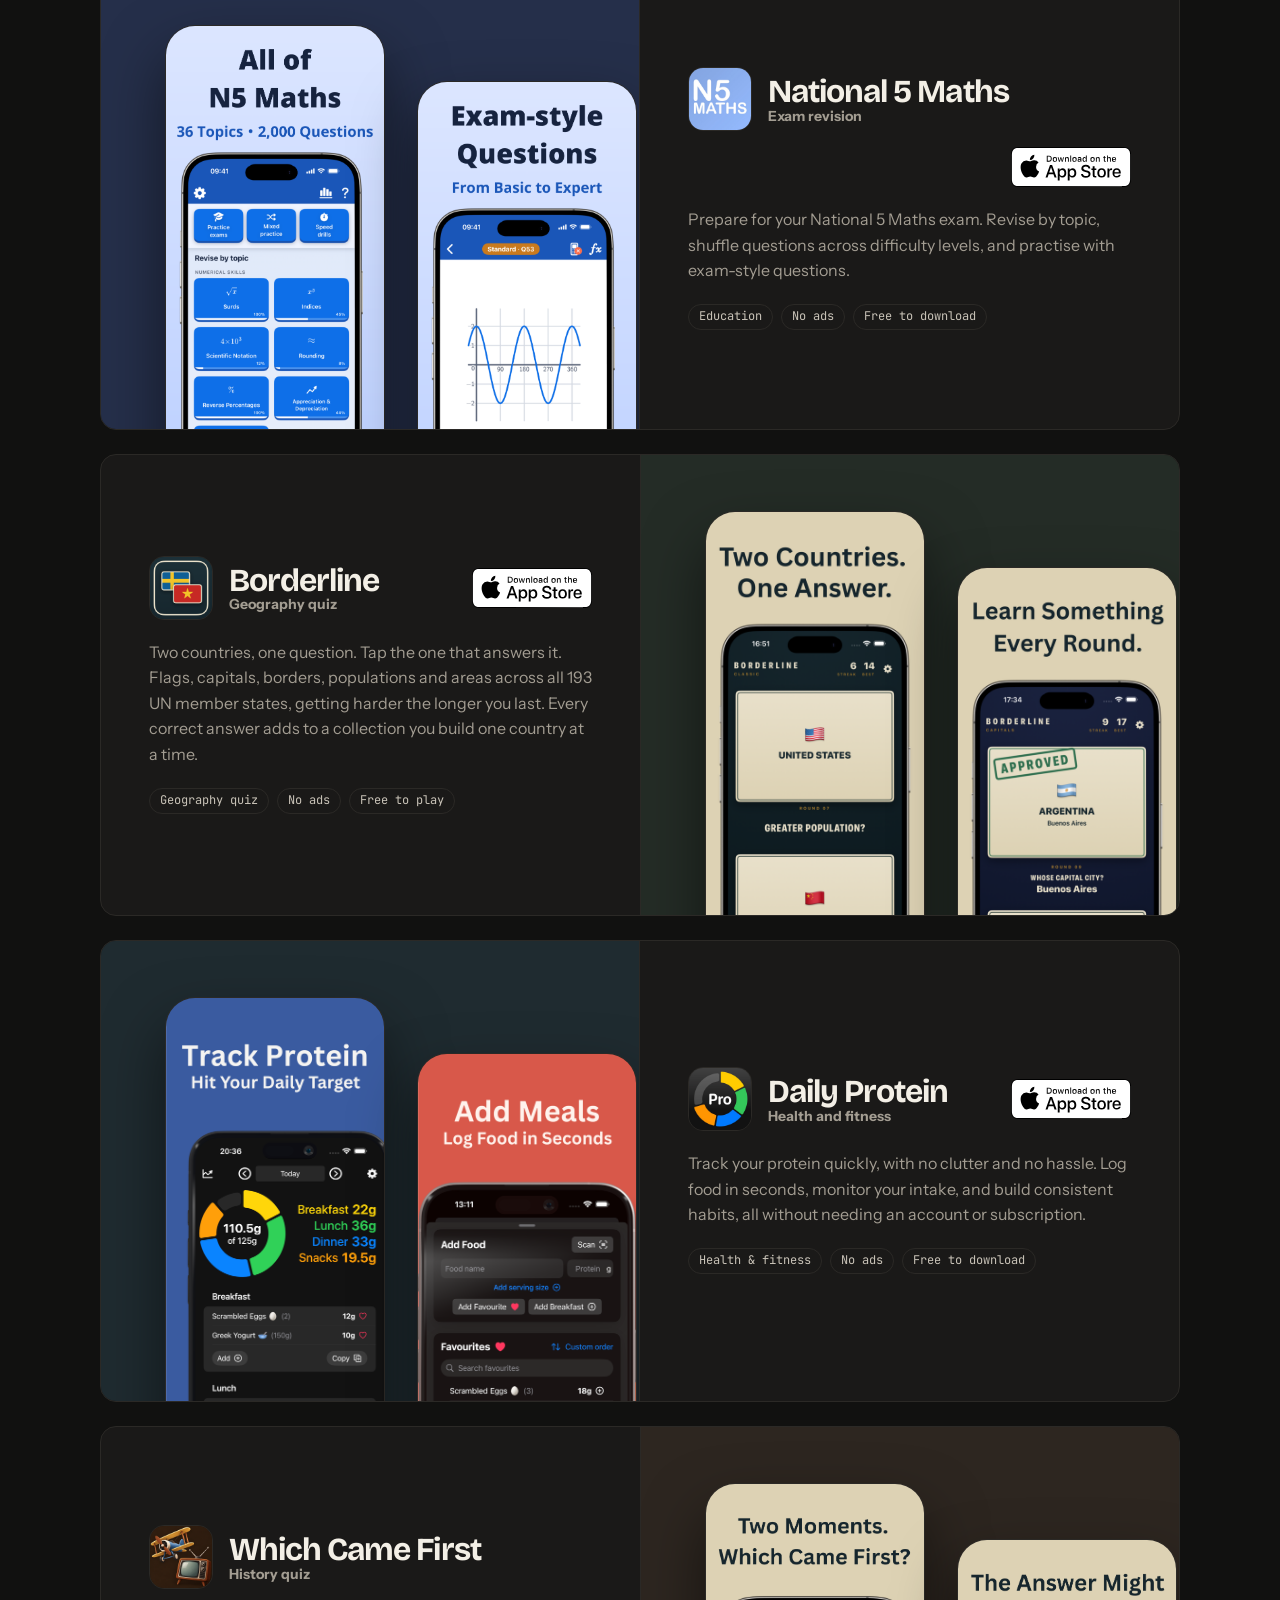
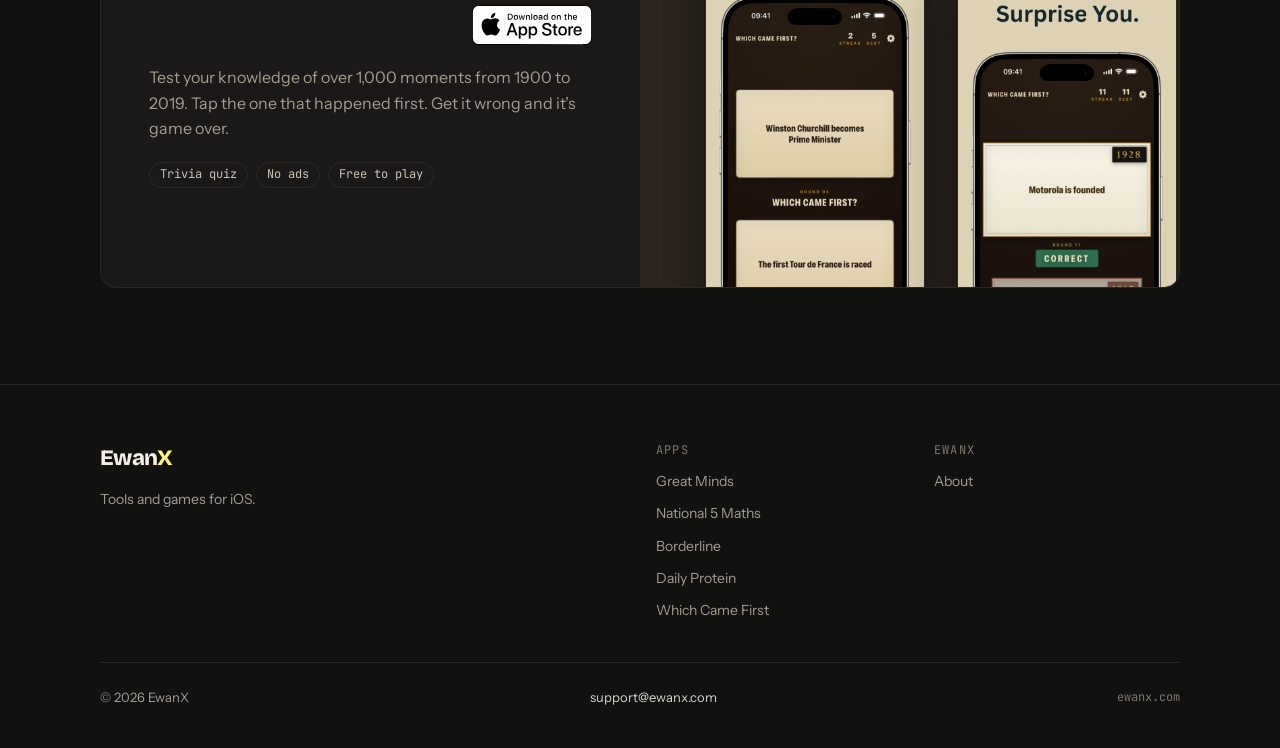
==== commit 6cea1a21: "redesigned site" ====
--- a/index.html
+++ b/index.html
@@ -4,128 +4,185 @@
   <meta charset="UTF-8">
   <meta name="viewport" content="width=device-width, initial-scale=1.0">
   <title>EwanX</title>
-  <meta name="description" content="Apps and LLM evaluation projects by Ewan Chelley.">
+  <meta name="description" content="Apps for iPhone by EwanX: Great Minds, National 5 Maths, Borderline, Daily Protein and Which Came First.">
+  <link rel="canonical" href="https://ewanx.com/">
   <meta property="og:type" content="website">
   <meta property="og:site_name" content="EwanX">
   <meta property="og:title" content="EwanX">
-  <meta property="og:description" content="Apps and LLM evaluation projects by Ewan Chelley.">
+  <meta property="og:description" content="Apps for iPhone by EwanX: Great Minds, National 5 Maths, Borderline, Daily Protein and Which Came First.">
   <meta property="og:url" content="https://ewanx.com/">
-  <meta property="og:image" content="https://ewanx.com/images/og-home.png">
-  <meta property="og:image:width" content="512">
-  <meta property="og:image:height" content="512">
+  <meta property="og:image" content="https://ewanx.com/images/ewanx-icon-512.png">
   <meta name="twitter:card" content="summary">
-  <link rel="icon" type="image/png" href="/images/icon_solo_brain_64.png">
+  <link rel="icon" type="image/png" sizes="64x64" href="/images/favicon-64.png">
+  <link rel="icon" type="image/png" sizes="32x32" href="/images/favicon-32.png">
+  <link rel="apple-touch-icon" href="/images/apple-touch-icon.png">
   <link rel="preconnect" href="https://fonts.googleapis.com">
   <link rel="preconnect" href="https://fonts.gstatic.com" crossorigin>
-  <link href="https://fonts.googleapis.com/css2?family=Rubik:wght@400;500;600;700;800&display=swap" rel="stylesheet">
+  <link href="https://fonts.googleapis.com/css2?family=Bricolage+Grotesque:opsz,wght@12..96,400..800&family=Instrument+Sans:wght@400;500;600&family=JetBrains+Mono:wght@400;500&display=swap" rel="stylesheet">
   <link rel="stylesheet" href="/styles.css">
+  <script>if (location.hash === "#ai") location.replace("/ai/");</script>
 </head>
 <body>
 
-  <header>
-    <a class="logo" href="/">Ewan<span>X</span></a>
-    <nav>
-      <a class="tab-link" data-tab="apps" href="#apps">Apps</a>
-      <a class="tab-link" data-tab="ai" href="#ai">AI</a>
-      <a href="mailto:support@ewanx.com">Contact</a>
-    </nav>
+  <header class="site-header">
+    <div class="container">
+      <a class="logo" href="/">Ewan<span>X</span></a>
+    </div>
   </header>
 
-  <!-- ── AI tab ── -->
-  <main class="tab-panel" id="tab-ai" hidden>
-    <section class="hero">
-      <h1>AI <em>&amp;</em> LLM Evals</h1>
-      <p>Projects and experiments in evaluating large language models.</p>
-    </section>
-
-    <section class="app-section" id="inspect-eval">
-      <div class="app-layout">
-        <div class="app-info">
-          <span class="app-tag">Inspect &middot; Python</span>
-          <h2>Framing-Sensitivity Experiment</h2>
-          <p>An experiment built with Inspect, AISI's open-source LLM evaluation
-            framework. Asks a model the same subjective question 100 times under three
-            framings &mdash; neutral, &ldquo;be controversial&rdquo;, and &ldquo;be
-            objective&rdquo; &mdash; and measures how the wording alone shifts the
-            distribution of answers. The two primes produced nearly opposite winners,
-            in the opposite direction to what you'd expect.</p>
-          <div class="app-actions">
-            <a class="btn-store" href="https://github.com/ewanchelley/inspect-eval" target="_blank" rel="noopener">View on GitHub</a>
-          </div>
-        </div>
-        <div class="project-image">
-          <img src="/images/framing_comparison.png" alt="Bar charts showing the answer distribution for 'greatest rugby player' under neutral, controversial, and objective framings">
-        </div>
+  <main>
+    <section class="container hero">
+      <h1>Apps by Ewan<span class="x">X</span></h1>
+      <p>Tools and games for iOS.</p>
+      <div class="hero-actions">
+        <a class="btn" href="#apps">Browse the apps</a>
       </div>
     </section>
 
-    <section class="app-section" id="eval-runner">
-      <div class="app-layout">
-        <div class="app-info">
-          <span class="app-tag">Python &middot; Anthropic API</span>
-          <h2>Eval Runner</h2>
-          <p>A minimal LLM evaluation runner built from scratch. Loads JSON test cases,
-            sends each prompt to a Claude model, then applies deterministic checks
-            (contains, exact match) or model-graded scoring with an LLM judge, and
-            prints a pass/fail report with an overall score.</p>
-          <div class="app-actions">
-            <a class="btn-store" href="https://github.com/ewanchelley/eval-runner" target="_blank" rel="noopener">View on GitHub</a>
+    <div class="container fan" aria-hidden="true">
+      <img src="/dailyprotein/screenshots/1.png" alt="Daily Protein">
+      <img src="/borderline/screenshots/1.png" alt="Borderline">
+      <img src="/greatminds/screenshots/1.png" alt="Great Minds">
+      <img src="/nat5maths/screenshots/1.png" alt="National 5 Maths">
+      <img src="/whichfirst/screenshots/1.png" alt="Which Came First">
+    </div>
+
+    <section class="container section" id="apps">
+      <div class="section-head">
+        <div>
+          <span class="eyebrow">The apps</span>
+          <h2>On the App Store</h2>
+        </div>
+        <div class="icon-stack"><img src="/images/icons/greatminds.png" alt="" width="360" height="360"><img src="/images/icons/nat5maths.png" alt="" width="360" height="360"><img src="/images/icons/borderline.png" alt="" width="360" height="360"><img src="/images/icons/dailyprotein.png" alt="" width="360" height="360"><img src="/images/icons/whichfirst.png" alt="" width="360" height="360"></div>
+      </div>
+      <div class="showcase-list">
+      <article class="showcase" style="--glow: #a78bfa;">
+        <div class="showcase-copy">
+          <div class="showcase-title">
+            <img src="/images/icons/greatminds.png" alt="" width="360" height="360">
+            <h3><a class="stretch" href="/greatminds/">Great Minds</a><span>Party game for 2–6 players</span></h3>
+            <a class="badge raise" href="https://apps.apple.com/app/id6753956058" target="_blank" rel="noopener"><img src="/images/app-store-badge.svg" alt="Download Great Minds on the App Store" width="120" height="40"></a>
           </div>
+          <p>Think you know your friends? Prove it. Each round, one player ranks items according to the prompt, and everyone else tries to predict their order. Online multiplayer or pass-and-play on one device, for 2–6 players.</p>
+          <div class="chips"><span class="chip">Party game</span><span class="chip">2–6 players</span><span class="chip">Free to play</span></div>
         </div>
-        <div class="project-image terminal">
-          <img src="/images/eval_runner_report.png" alt="Terminal output showing per-case PASS/FAIL results and a final score of 9/10 passed">
+        <div class="showcase-media" style="background: #2a2340;">
+          <img src="/greatminds/screenshots/1.png" alt="" loading="lazy">
+          <img src="/greatminds/screenshots/2.png" alt="" loading="lazy">
+        </div>
+      </article>
+      <article class="showcase flip" style="--glow: #7c8ff5;">
+        <div class="showcase-copy">
+          <div class="showcase-title">
+            <img src="/images/icons/nat5maths.png" alt="" width="360" height="360">
+            <h3><a class="stretch" href="/nat5maths/">National 5 Maths</a><span>Exam revision</span></h3>
+            <a class="badge raise" href="https://apps.apple.com/gb/app/national-5-maths/id1643511000" target="_blank" rel="noopener"><img src="/images/app-store-badge.svg" alt="Download National 5 Maths on the App Store" width="120" height="40"></a>
+          </div>
+          <p>Prepare for your National 5 Maths exam. Revise by topic, shuffle questions across difficulty levels, and practise with exam-style questions.</p>
+          <div class="chips"><span class="chip">Education</span><span class="chip">No ads</span><span class="chip">Free to download</span></div>
+        </div>
+        <div class="showcase-media" style="background: #252f4a;">
+          <img src="/nat5maths/screenshots/1.png" alt="" loading="lazy">
+          <img src="/nat5maths/screenshots/2.png" alt="" loading="lazy">
+        </div>
+      </article>
+      <article class="showcase" style="--glow: #8cc98f;">
+        <div class="showcase-copy">
+          <div class="showcase-title">
+            <img src="/images/icons/borderline.png" alt="" width="360" height="360">
+            <h3><a class="stretch" href="/borderline/">Borderline</a><span>Geography quiz</span></h3>
+            <a class="badge raise" href="https://apps.apple.com/app/apple-store/id6797909629?pt=125562025&amp;ct=ewanx_web&amp;mt=8" target="_blank" rel="noopener"><img src="/images/app-store-badge.svg" alt="Download Borderline on the App Store" width="120" height="40"></a>
+          </div>
+          <p>Two countries, one question. Tap the one that answers it. Flags, capitals, borders, populations and areas across all 193 UN member states, getting harder the longer you last. Every correct answer adds to a collection you build one country at a time.</p>
+          <div class="chips"><span class="chip">Geography quiz</span><span class="chip">No ads</span><span class="chip">Free to play</span></div>
+        </div>
+        <div class="showcase-media" style="background: #242c26;">
+          <img src="/borderline/screenshots/1.png" alt="" loading="lazy">
+          <img src="/borderline/screenshots/6.png" alt="" loading="lazy">
+        </div>
+      </article>
+      <article class="showcase flip" style="--glow: #4fb3d9;">
+        <div class="showcase-copy">
+          <div class="showcase-title">
+            <img src="/images/icons/dailyprotein.png" alt="" width="360" height="360">
+            <h3><a class="stretch" href="/dailyprotein/">Daily Protein</a><span>Health and fitness</span></h3>
+            <a class="badge raise" href="https://apps.apple.com/app/daily-protein/id6744659498" target="_blank" rel="noopener"><img src="/images/app-store-badge.svg" alt="Download Daily Protein on the App Store" width="120" height="40"></a>
+          </div>
+          <p>Track your protein quickly, with no clutter and no hassle. Log food in seconds, monitor your intake, and build consistent habits, all without needing an account or subscription.</p>
+          <div class="chips"><span class="chip">Health &amp; fitness</span><span class="chip">No ads</span><span class="chip">Free to download</span></div>
+        </div>
+        <div class="showcase-media" style="background: #1f2b30;">
+          <img src="/dailyprotein/screenshots/1.png" alt="" loading="lazy">
+          <img src="/dailyprotein/screenshots/2.png" alt="" loading="lazy">
+        </div>
+      </article>
+      <article class="showcase" style="--glow: #d9a35a;">
+        <div class="showcase-copy">
+          <div class="showcase-title">
+            <img src="/images/icons/whichfirst.png" alt="" width="360" height="360">
+            <h3><a class="stretch" href="/whichfirst/">Which Came First</a><span>History quiz</span></h3>
+            <a class="badge raise" href="https://apps.apple.com/app/id6801636261?ct=ewanx_web" target="_blank" rel="noopener"><img src="/images/app-store-badge.svg" alt="Download Which Came First on the App Store" width="120" height="40"></a>
+          </div>
+          <p>Test your knowledge of over 1,000 moments from 1900 to 2019. Tap the one that happened first. Get it wrong and it’s game over.</p>
+          <div class="chips"><span class="chip">Trivia quiz</span><span class="chip">No ads</span><span class="chip">Free to play</span></div>
+        </div>
+        <div class="showcase-media" style="background: #2d2620;">
+          <img src="/whichfirst/screenshots/1.png" alt="" loading="lazy">
+          <img src="/whichfirst/screenshots/2.png" alt="" loading="lazy">
+        </div>
+      </article>
+
+      </div>
+    </section>
+    <div class="page-end"></div>
+  </main>
+
+  <footer class="site-footer">
+    <div class="container">
+      <div class="footer-grid">
+        <div class="footer-brand">
+          <a class="logo" href="/">Ewan<span>X</span></a>
+          <p>Tools and games for iOS.</p>
+        </div>
+        <div class="footer-col">
+          <span class="label">Apps</span>
+          <a href="/greatminds/">Great Minds</a>
+          <a href="/nat5maths/">National 5 Maths</a>
+          <a href="/borderline/">Borderline</a>
+          <a href="/dailyprotein/">Daily Protein</a>
+          <a href="/whichfirst/">Which Came First</a>
+        </div>
+        <div class="footer-col">
+          <span class="label">EwanX</span>
+          <a href="/about/">About</a>
         </div>
       </div>
-    </section>
-  </main>
-
-  <!-- ── Apps tab ── -->
-  <main class="tab-panel" id="tab-apps">
-    <div class="app-grid">
-      <a class="app-card" href="/whichfirst">
-        <img src="/images/icons/whichfirst.png" alt="" width="360" height="360">
-        <span>Which Came First</span>
-      </a>
-      <a class="app-card" href="/borderline">
-        <img src="/images/icons/borderline.png" alt="" width="360" height="360">
-        <span>Borderline</span>
-      </a>
-      <a class="app-card" href="/greatminds">
-        <img src="/images/icons/greatminds.png" alt="" width="360" height="360">
-        <span>Great Minds</span>
-      </a>
-      <a class="app-card" href="/dailyprotein">
-        <img src="/images/icons/dailyprotein.png" alt="" width="360" height="360">
-        <span>Daily Protein</span>
-      </a>
-      <a class="app-card" href="/nat5maths">
-        <img src="/images/icons/nat5maths.png" alt="" width="360" height="360">
-        <span>National 5 Maths</span>
-      </a>
+      <div class="footer-bottom">
+        <span>&copy; <span id="year">2026</span> EwanX</span>
+        <span>support@ewanx.com</span>
+        <span class="mono">ewanx.com</span>
+      </div>
     </div>
-  </main>
-
-  <footer>
-    <p style="margin-bottom: 0.5rem;">&copy; <span id="year"></span> EwanX.com &mdash; <a href="mailto:support@ewanx.com">support@ewanx.com</a></p>
   </footer>
 
   <script>
     document.getElementById('year').textContent = new Date().getFullYear();
-
-    // ── Tabs ──
-    function showTab(name) {
-      document.querySelectorAll('.tab-panel').forEach(p => {
-        p.hidden = p.id !== 'tab-' + name;
+    document.querySelectorAll('.copy').forEach(function (btn) {
+      btn.addEventListener('click', function () {
+        navigator.clipboard.writeText(btn.dataset.copy).then(function () {
+          btn.classList.add('copied');
+          setTimeout(function () { btn.classList.remove('copied'); }, 1600);
+        });
       });
-      document.querySelectorAll('.tab-link').forEach(t => {
-        t.classList.toggle('active', t.dataset.tab === name);
+    });
+    document.querySelectorAll('.screens-wrap').forEach(function (wrap) {
+      var strip = wrap.querySelector('.screens');
+      wrap.querySelectorAll('[data-dir]').forEach(function (b) {
+        b.addEventListener('click', function () {
+          strip.scrollBy({ left: strip.clientWidth * 0.7 * Number(b.dataset.dir), behavior: 'smooth' });
+        });
       });
-    }
-    function tabFromHash() {
-      return location.hash === '#ai' ? 'ai' : 'apps';
-    }
-    window.addEventListener('hashchange', () => showTab(tabFromHash()));
-    showTab(tabFromHash());
+    });
   </script>
 </body>
 </html>
--- a/styles.css
+++ b/styles.css
@@ -1,384 +1,433 @@
 *, *::before, *::after { box-sizing: border-box; margin: 0; padding: 0; }
 
 :root {
-  --bg: #121212;
-  --surface: #1e1e1e;
-  --border: #2a2a2a;
-  --text: #ffffff;
-  --muted: #888;
+  --bg: #111110;
+  --surface: #1a1918;
+  --surface-2: #1f1e1c;
+  --border: #2b2926;
+  --border-strong: #4a463f;
+  --text: #f3efe6;
+  --text-2: #d9d4ca;
+  --muted: #a39d92;
+  --faint: #7d776d;
   --accent: #fff973;
-}
+  --display: 'Bricolage Grotesque', 'Instrument Sans', system-ui, sans-serif;
+  --body: 'Instrument Sans', system-ui, sans-serif;
+  --mono: 'JetBrains Mono', ui-monospace, monospace;
+  --gutter: clamp(20px, 5vw, 48px);
+  --radius: 16px;
+}
+
+html { scroll-behavior: smooth; }
 
 body {
   background: var(--bg);
   color: var(--text);
-  font-family: 'Rubik', sans-serif;
-  font-size: 1.125rem;
+  font-family: var(--body);
+  font-size: 16px;
   line-height: 1.6;
   min-height: 100vh;
-}
+  display: flex;
+  flex-direction: column;
+  -webkit-font-smoothing: antialiased;
+}
+
+a { color: inherit; text-decoration: none; }
+img { display: block; max-width: 100%; }
+h1, h2, h3, h4 { font-family: var(--display); letter-spacing: -0.03em; line-height: 1.05; }
+main { flex: 1; }
+
+.container { width: 100%; max-width: 1176px; margin: 0 auto; padding: 0 var(--gutter); }
+.d { font-family: var(--display); }
+.m { color: var(--muted); }
+.mono { font-family: var(--mono); }
+
+.eyebrow {
+  font-family: var(--mono);
+  font-size: 12px;
+  letter-spacing: 0.12em;
+  text-transform: uppercase;
+  color: var(--accent);
+}
+
+.label {
+  font-family: var(--mono);
+  font-size: 12px;
+  letter-spacing: 0.1em;
+  text-transform: uppercase;
+  color: var(--faint);
+}
+
+.chip {
+  display: inline-flex;
+  align-items: center;
+  height: 26px;
+  padding: 0 10px;
+  border-radius: 999px;
+  border: 1px solid var(--border);
+  background: var(--surface);
+  font-family: var(--mono);
+  font-size: 12px;
+  color: #c9c3b8;
+  white-space: nowrap;
+}
+
+.chips { display: flex; flex-wrap: wrap; gap: 8px; }
+
+.card { background: var(--surface); border: 1px solid var(--border); border-radius: var(--radius); }
+
+.btn, .btn-ghost {
+  display: inline-flex;
+  align-items: center;
+  justify-content: center;
+  gap: 8px;
+  height: 46px;
+  padding: 0 22px;
+  border-radius: 12px;
+  font-weight: 600;
+  font-size: 15px;
+  white-space: nowrap;
+  transition: filter 0.15s, border-color 0.15s, color 0.15s;
+}
+
+.btn { background: var(--accent); color: var(--bg); }
+.btn:hover { filter: brightness(1.06); }
+.btn-ghost { border: 1px solid #3a3733; color: var(--text); }
+.btn-ghost:hover { border-color: #7a746b; }
+.btn.small, .btn-ghost.small { height: 40px; padding: 0 16px; font-size: 14px; }
+
+.link { border-bottom: 1px solid var(--border-strong); padding-bottom: 2px; font-weight: 500; transition: border-color 0.15s, color 0.15s; }
+.link:hover { border-bottom-color: var(--accent); color: var(--accent); }
+
+.badge { display: inline-block; flex-shrink: 0; transition: opacity 0.15s; }
+.badge:hover { opacity: 0.85; }
+.badge img { height: 46px; width: auto; }
+
+.icon { width: 24px; height: 24px; stroke: var(--accent); fill: none; stroke-width: 1.8; stroke-linecap: round; stroke-linejoin: round; flex-shrink: 0; }
 
 /* ── Header ── */
-header {
-  padding: 1.5rem 2rem;
+.site-header {
+  position: sticky;
+  top: 0;
+  z-index: 100;
+  background: rgba(17, 17, 16, 0.85);
+  backdrop-filter: blur(10px);
+  -webkit-backdrop-filter: blur(10px);
+  border-bottom: 1px solid var(--border);
+}
+
+.site-header .container { height: 68px; display: flex; align-items: center; justify-content: space-between; }
+
+.logo { font-family: var(--display); font-size: 22px; font-weight: 800; letter-spacing: -0.03em; }
+.logo span { color: var(--accent); }
+
+.site-nav { display: flex; align-items: center; gap: 28px; }
+.site-nav a { font-size: 15px; font-weight: 500; color: #c9c3b8; transition: color 0.15s; }
+.site-nav a:hover, .site-nav a[aria-current="page"] { color: var(--text); }
+.site-nav .btn-ghost { color: var(--text); }
+
+/* ── Hero ── */
+.hero { padding: clamp(56px, 8vw, 96px) 0 0; text-align: center; display: flex; flex-direction: column; align-items: center; gap: 20px; }
+h1 .x { color: var(--accent); }
+.hero h1 { font-size: clamp(40px, 6.5vw, 72px); font-weight: 800; letter-spacing: -0.035em; line-height: 1.02; max-width: 900px; }
+.hero p { color: var(--muted); font-size: clamp(16px, 1.6vw, 19px); line-height: 1.55; max-width: 560px; }
+.hero-actions { display: flex; gap: 12px; flex-wrap: wrap; justify-content: center; margin-top: 8px; }
+
+.fan { position: relative; height: 460px; margin-top: 56px; overflow: hidden; }
+.fan img {
+  position: absolute;
+  width: 18.5%;
+  height: auto;
+  border-radius: 28px;
+  border: 1px solid var(--border);
+  background: var(--surface);
+  box-shadow: 0 30px 60px rgba(0, 0, 0, 0.5);
+}
+.fan img:nth-child(1) { left: 0; top: 120px; }
+.fan img:nth-child(2) { left: 20.37%; top: 60px; }
+.fan img:nth-child(3) { left: 40.74%; top: 0; }
+.fan img:nth-child(4) { left: 61.11%; top: 60px; }
+.fan img:nth-child(5) { left: 81.48%; top: 120px; }
+.fan::after {
+  content: "";
+  position: absolute;
+  left: 0; right: 0; bottom: 0;
+  height: 140px;
+  background: linear-gradient(180deg, rgba(17, 17, 16, 0) 0%, var(--bg) 100%);
+  pointer-events: none;
+}
+
+/* ── Section headings ── */
+.section { padding-top: clamp(56px, 7vw, 88px); }
+.section-head { display: flex; justify-content: space-between; align-items: flex-end; gap: 32px; margin-bottom: 32px; }
+.section-head h2 { font-size: clamp(32px, 4vw, 44px); font-weight: 700; margin-top: 12px; }
+.icon-stack { display: flex; }
+.icon-stack img { width: 40px; height: 40px; border-radius: 10px; border: 2px solid var(--bg); }
+.icon-stack img + img { margin-left: -10px; }
+
+/* ── App showcase ── */
+.showcase-list { display: flex; flex-direction: column; gap: 24px; }
+
+.showcase {
+  position: relative;
+  display: grid;
+  grid-template-columns: repeat(2, minmax(0, 1fr));
+  overflow: hidden;
+  background: var(--surface);
+  border: 1px solid var(--border);
+  border-radius: var(--radius);
+  transition: transform 0.25s ease, box-shadow 0.25s ease, border-color 0.25s ease;
+}
+
+.showcase { --glow: var(--accent); }
+.showcase:hover, .showcase:focus-within {
+  transform: translateY(-4px) scale(1.008);
+  border-color: color-mix(in srgb, var(--glow) 60%, var(--border));
+  box-shadow: 0 0 0 1px color-mix(in srgb, var(--glow) 45%, transparent), 0 28px 70px rgba(0, 0, 0, 0.55), 0 0 70px color-mix(in srgb, var(--glow) 16%, transparent);
+}
+
+.showcase-copy { display: flex; flex-direction: column; gap: 20px; padding: 48px; justify-content: center; }
+.showcase-title { display: flex; align-items: center; gap: 16px; flex-wrap: wrap; }
+.showcase-title .badge { margin-left: auto; }
+.showcase-title .badge img { height: 40px; }
+.showcase-title > img { width: 64px; height: 64px; border-radius: 15px; border: 1px solid var(--border); }
+.showcase-title h3 { font-size: 32px; font-weight: 700; }
+.showcase-title span { display: block; color: var(--muted); font-size: 14px; font-family: var(--body); letter-spacing: 0; }
+.showcase-copy p { color: var(--muted); font-size: 16px; line-height: 1.6; }
+
+.stretch::after { content: ""; position: absolute; inset: 0; border-radius: inherit; }
+.raise { position: relative; z-index: 1; }
+
+.showcase-media { position: relative; height: 460px; overflow: hidden; border-left: 1px solid var(--border); }
+.showcase-media img {
+  position: absolute;
+  width: 220px;
+  height: auto;
+  border-radius: 30px;
+  border: 1px solid var(--border);
+  box-shadow: 0 30px 60px rgba(0, 0, 0, 0.5);
+  transition: transform 0.35s ease;
+}
+.showcase-media img:nth-child(1) { left: 64px; top: 56px; }
+.showcase-media img:nth-child(2) { left: 316px; top: 112px; }
+.showcase:hover .showcase-media img:nth-child(1) { transform: translateY(-6px); }
+.showcase:hover .showcase-media img:nth-child(2) { transform: translateY(-12px); }
+
+.showcase.flip .showcase-media { order: -1; border-left: 0; border-right: 1px solid var(--border); }
+
+.showcase-row {
+  position: relative;
   display: flex;
   align-items: center;
-  justify-content: space-between;
-  border-bottom: 1px solid var(--border);
-  position: sticky;
-  top: 0;
-  background: rgba(18, 18, 18, 0.9);
-  backdrop-filter: blur(8px);
-  z-index: 100;
-}
-
-.logo {
-  font-size: 1.35rem;
-  font-weight: 800;
-  letter-spacing: -0.03em;
-  text-decoration: none;
-  color: var(--text);
-}
-
-.logo span {
-  color: var(--accent);
-}
-
-nav {
+  gap: 20px;
+  padding: 22px 28px;
+  border: 1px solid var(--border);
+  border-radius: var(--radius);
+  transition: transform 0.25s ease, box-shadow 0.25s ease, border-color 0.25s ease, background 0.25s ease;
+}
+.showcase-row:hover, .showcase-row:focus-within {
+  transform: translateY(-2px);
+  background: var(--surface);
+  border-color: var(--border-strong);
+  box-shadow: 0 0 0 1px rgba(255, 249, 115, 0.35), 0 16px 40px rgba(0, 0, 0, 0.45), 0 0 40px rgba(255, 249, 115, 0.1);
+}
+.showcase-row img { width: 48px; height: 48px; border-radius: 11px; border: 1px solid var(--border); }
+.showcase-row .grow { flex: 1; display: flex; flex-direction: column; gap: 2px; }
+.showcase-row strong { font-size: 17px; font-weight: 600; }
+.showcase-row .m { font-size: 14px; }
+.showcase-row .link { font-size: 14px; white-space: nowrap; }
+
+/* ── Support strip ── */
+.support-strip { padding: clamp(56px, 7vw, 96px) 0; }
+.support-strip .card { padding: 40px 48px; display: flex; justify-content: space-between; align-items: center; gap: 40px; }
+.support-strip h2 { font-size: 28px; font-weight: 700; margin-bottom: 8px; }
+.support-strip p { color: var(--muted); font-size: 15px; max-width: 520px; }
+.support-strip .actions { display: flex; gap: 12px; flex-shrink: 0; flex-wrap: wrap; }
+
+/* ── App page ── */
+.crumbs { display: flex; gap: 8px; align-items: center; font-size: 13px; padding-top: 24px; color: var(--muted); }
+.crumbs span { color: var(--border-strong); }
+.crumbs a:hover { color: var(--text); }
+.crumbs b { color: var(--text); font-weight: 500; }
+
+.app-hero { padding: 40px 0 48px; display: flex; justify-content: space-between; align-items: center; gap: 40px; flex-wrap: wrap; }
+.app-hero-main { display: flex; align-items: center; gap: 28px; }
+.app-hero-main > img { width: 112px; height: 112px; border-radius: 26px; border: 1px solid var(--border); box-shadow: 0 20px 40px rgba(0, 0, 0, 0.4); flex-shrink: 0; }
+.app-hero h1 { font-size: clamp(40px, 5vw, 56px); font-weight: 800; letter-spacing: -0.035em; line-height: 1; }
+.app-hero-text { display: flex; flex-direction: column; gap: 10px; }
+.app-hero-text .tagline { color: var(--muted); font-size: 18px; }
+.app-hero-aside { display: flex; flex-direction: column; align-items: flex-end; gap: 12px; }
+.app-hero-aside .badge img { height: 52px; }
+.app-hero-aside a.m { font-size: 14px; }
+
+.screens-wrap { position: relative; }
+.screens {
   display: flex;
-  align-items: center;
-  gap: 1.75rem;
-}
-
-nav a {
-  color: var(--muted);
-  text-decoration: none;
-  font-size: 0.9rem;
-  font-weight: 500;
-  transition: color 0.15s;
-}
-
-nav a:hover { color: var(--text); }
-
-nav a.tab-link.active {
-  color: var(--accent);
-  font-weight: 700;
-}
-
-.tab-panel[hidden] { display: none; }
-
-/* ── Hero ── */
-.hero {
-  text-align: center;
-  padding: 6rem 2rem 5rem;
-  max-width: 640px;
-  margin: 0 auto;
-}
-
-.hero h1 {
-  font-size: clamp(2.5rem, 6vw, 4rem);
-  font-weight: 800;
-  letter-spacing: -0.04em;
-  line-height: 1.1;
-  margin-bottom: 1.25rem;
-}
-
-.hero h1 em {
-  font-style: normal;
-  color: var(--accent);
-}
-
-.hero p {
-  color: var(--muted);
-  font-size: 1.1rem;
-}
-
-/* ── App sections ── */
-.app-section {
-  max-width: 1000px;
-  margin: 0 auto;
-  padding: 5rem 2rem;
-  border-top: 1px solid var(--border);
-}
-
-.app-section:last-of-type {
-  border-bottom: 1px solid var(--border);
-}
-
-.app-layout {
-  display: flex;
-  flex-direction: column;
-  gap: 3rem;
-}
-
-.app-info {
-  max-width: 560px;
-}
-
-.app-tag {
-  display: inline-block;
-  color: var(--accent);
-  font-size: 0.75rem;
-  font-weight: 700;
-  letter-spacing: 0.12em;
-  text-transform: uppercase;
-  margin-bottom: 1.25rem;
-}
-
-.app-info h1,
-.app-info h2 {
-  font-size: clamp(2rem, 4vw, 2.75rem);
-  font-weight: 800;
-  letter-spacing: -0.04em;
-  line-height: 1.15;
-  margin-bottom: 1rem;
-}
-
-.app-info p {
-  color: var(--muted);
-  margin-bottom: 2rem;
-  font-size: 1rem;
-}
-
-.app-actions {
-  display: flex;
-  flex-wrap: wrap;
-  gap: 0.75rem;
-  align-items: center;
-}
-
-.btn-store {
-  display: inline-flex;
-  align-items: center;
-  gap: 0.5rem;
-  background: var(--accent);
-  color: #121212;
-  font-family: 'Rubik', sans-serif;
-  font-size: 0.9rem;
-  font-weight: 700;
-  padding: 0.65rem 1.25rem;
-  border-radius: 8px;
-  text-decoration: none;
-  transition: opacity 0.15s;
-}
-
-.btn-store:hover { opacity: 0.85; }
-
-.app-links {
-  display: flex;
-  gap: 1rem;
-}
-
-.app-links a {
-  color: var(--muted);
-  font-size: 0.85rem;
-  text-decoration: none;
-  border-bottom: 1px solid var(--border);
-  padding-bottom: 1px;
-  transition: color 0.15s, border-color 0.15s;
-}
-
-.app-links a:hover {
-  color: var(--text);
-  border-color: var(--text);
-}
-
-/* ── App grid (home) ── */
-.app-grid {
-  max-width: 800px;
-  margin: 0 auto;
-  padding: 4rem 2rem 5rem;
-  display: grid;
-  grid-template-columns: repeat(3, 1fr);
-  gap: 3rem 2.5rem;
-}
-
-.app-card {
-  display: flex;
-  flex-direction: column;
-  align-items: center;
-  gap: 1rem;
-  text-decoration: none;
-  color: var(--text);
-}
-
-.app-card img {
-  display: block;
-  width: 100%;
-  max-width: 180px;
-  height: auto;
-  aspect-ratio: 1;
-  border-radius: 22.37%;
-  border: 1px solid var(--border);
-  transition: transform 0.15s;
-}
-
-.app-card span {
-  font-size: 1rem;
-  font-weight: 700;
-  letter-spacing: -0.02em;
-  text-align: center;
-  transition: color 0.15s;
-}
-
-.app-card:hover img { transform: scale(1.04); }
-
-.app-card:hover span { color: var(--accent); }
-
-/* ── App detail page ── */
-.app-page {
-  max-width: 1000px;
-  margin: 0 auto;
-  padding: 4rem 2rem 5rem;
-}
-
-/* Either a bare <p>, or a wrapper when the blurb has several parts. */
-.app-blurb {
-  max-width: 560px;
-  color: var(--muted);
-  font-size: 1rem;
-}
-
-.app-blurb p + p { margin-top: 1rem; }
-
-.app-heading {
-  display: flex;
-  align-items: center;
-  flex-wrap: wrap;
-  gap: 1.25rem;
-}
-
-.app-heading h1 {
-  margin-bottom: 0;
-  flex: 1 1 auto;
-  min-width: 0;
-}
-
-/* Official Apple badge. The artwork must not be recoloured or reproportioned,
-   so this only sets a height and lets the width follow. */
-.btn-badge {
-  display: inline-block;
-  flex-shrink: 0;
-  transition: opacity 0.15s;
-}
-
-.btn-badge:hover { opacity: 0.85; }
-
-.btn-badge img {
-  display: block;
-  height: 48px;
-  width: auto;
-}
-
-.app-heading .btn-badge { margin-left: auto; }
-
-/* Below this the title and CTA can't share a row. Grid rather than flex-wrap:
-   flex breaks lines on each item's intrinsic width, which strands the icon on
-   a row of its own once the title is long. */
+  gap: 20px;
+  overflow-x: auto;
+  scroll-snap-type: x mandatory;
+  padding-bottom: 12px;
+  scrollbar-width: none;
+}
+.screens::-webkit-scrollbar { display: none; }
+.screens img { flex: 0 0 auto; width: 232px; height: auto; border-radius: 26px; border: 1px solid var(--border); background: var(--surface); scroll-snap-align: start; }
+.screens-nav { display: flex; gap: 8px; justify-content: flex-end; margin-top: 8px; }
+.screens-nav button {
+  width: 40px; height: 40px; border-radius: 50%;
+  border: 1px solid #3a3733; background: var(--surface); color: var(--text);
+  display: flex; align-items: center; justify-content: center; cursor: pointer;
+  transition: border-color 0.15s;
+}
+.screens-nav button:hover { border-color: #7a746b; }
+.screens-nav .icon { width: 18px; height: 18px; stroke: var(--text); }
+.screens-nav .flip { transform: scaleX(-1); }
+
+.about-grid { padding-top: 64px; display: grid; grid-template-columns: repeat(3, minmax(0, 1fr)); gap: 32px; align-items: start; }
+.about-copy { grid-column: span 2; display: flex; flex-direction: column; gap: 24px; }
+.about-copy .lede { font-size: 18px; line-height: 1.6; color: #e2ddd3; }
+.features { display: grid; grid-template-columns: repeat(3, minmax(0, 1fr)); gap: 20px; margin-top: 8px; }
+.feature { display: flex; flex-direction: column; gap: 10px; }
+.feature h3 { font-family: var(--body); font-size: 16px; font-weight: 600; letter-spacing: 0; }
+.feature p { color: var(--muted); font-size: 14px; line-height: 1.5; }
+
+.details { padding: 24px; display: flex; flex-direction: column; }
+.details .row { display: flex; justify-content: space-between; gap: 16px; padding: 10px 0; border-bottom: 1px solid var(--border); font-size: 14px; }
+.details .row span:last-child { text-align: right; }
+.details .built { display: flex; flex-direction: column; gap: 10px; padding-top: 16px; }
+
+.support { padding-top: 80px; display: flex; flex-direction: column; gap: 28px; }
+.support h2 { font-size: clamp(30px, 4vw, 40px); font-weight: 700; margin-top: 12px; }
+.support-cards { display: grid; grid-template-columns: repeat(2, minmax(0, 1fr)); gap: 20px; }
+.support-cards.single { grid-template-columns: minmax(0, 1fr); max-width: 560px; }
+.support-cards .card { padding: 28px; display: flex; flex-direction: column; gap: 12px; }
+.support-cards .copy { align-self: flex-start; margin-top: 4px; }
+.support-cards h3 { font-family: var(--body); font-size: 17px; font-weight: 600; letter-spacing: 0; }
+.support-cards p { color: var(--muted); font-size: 14px; line-height: 1.5; }
+.support-cards .link { font-size: 14px; align-self: flex-start; }
+.support-cards .icon { width: 22px; height: 22px; }
+
+/* ── Copy-to-clipboard email ── */
+.copy {
+  position: relative;
+  display: inline-flex; align-items: center; gap: 10px;
+  height: 46px; padding: 0 18px; border-radius: 12px;
+  border: 1px solid #3a3733; background: var(--surface-2); color: var(--text);
+  font: 600 15px var(--body); cursor: pointer;
+  transition: border-color 0.15s, background 0.15s;
+}
+.copy:hover { border-color: #7a746b; }
+.copy .copy-icon { width: 16px; height: 16px; stroke: var(--muted); stroke-width: 2; }
+.copy .copy-done { position: absolute; inset: 0; display: flex; align-items: center; justify-content: center; border-radius: inherit; background: var(--accent); color: var(--bg); opacity: 0; transition: opacity 0.15s; pointer-events: none; }
+.copy.copied .copy-done { opacity: 1; }
+
+.page-end { height: clamp(64px, 8vw, 96px); }
+
+/* ── Policy page ── */
+.policy { padding-top: 40px; display: grid; grid-template-columns: repeat(4, minmax(0, 1fr)); gap: 48px; align-items: start; }
+.policy aside { position: sticky; top: 96px; display: flex; flex-direction: column; gap: 24px; }
+.policy-app { padding: 16px; display: flex; align-items: center; gap: 12px; }
+.policy-app img { width: 44px; height: 44px; border-radius: 10px; border: 1px solid var(--border); }
+.policy-app strong { display: block; font-size: 15px; font-weight: 600; }
+.policy-app span { color: var(--muted); font-size: 12px; }
+.toc { display: flex; flex-direction: column; gap: 4px; }
+.toc .label { padding: 0 12px 8px; }
+.toc a { font-size: 14px; padding: 8px 12px; border-radius: 8px; color: var(--muted); transition: color 0.15s, background 0.15s; }
+.toc a:hover { color: var(--text); background: var(--surface-2); }
+
+.policy article { grid-column: span 3; max-width: 720px; display: flex; flex-direction: column; gap: 20px; font-size: 16px; line-height: 1.7; color: var(--text-2); }
+.policy article h1 { font-size: clamp(36px, 4.5vw, 52px); font-weight: 800; letter-spacing: -0.035em; line-height: 1; color: var(--text); }
+.policy article h2 { font-size: 26px; font-weight: 700; color: var(--text); margin-top: 24px; scroll-margin-top: 96px; }
+.policy article strong { color: var(--text); }
+.policy article a { color: var(--text); border-bottom: 1px solid var(--border-strong); }
+.policy article a:hover { color: var(--accent); border-bottom-color: var(--accent); }
+.policy article ul { padding-left: 20px; display: flex; flex-direction: column; gap: 8px; }
+.policy article .summary { padding: 20px 24px; display: flex; gap: 16px; align-items: flex-start; border-color: #3d3a2a; background: #1d1c16; color: var(--text); margin-top: 8px; }
+.policy article .summary .icon { width: 22px; height: 22px; margin-top: 3px; }
+.policy .contact-card { padding: 24px; display: flex; justify-content: space-between; align-items: center; gap: 24px; margin-top: 8px; flex-wrap: wrap; }
+.policy .contact-card strong { display: block; }
+.policy .contact-card span { color: var(--muted); font-size: 14px; }
+.policy .contact-card .copy { flex-shrink: 0; }
+
+/* ── About page ── */
+.about-page { padding-top: clamp(56px, 8vw, 88px); display: grid; grid-template-columns: repeat(2, minmax(0, 1fr)); gap: 64px; align-items: start; }
+.about-page h1 { font-size: clamp(40px, 5vw, 56px); font-weight: 800; letter-spacing: -0.035em; line-height: 1; }
+.about-intro { display: flex; flex-direction: column; gap: 24px; }
+.about-intro p { color: var(--muted); font-size: 17px; line-height: 1.65; }
+.about-side { display: flex; flex-direction: column; gap: 16px; }
+.about-side .card { padding: 24px; display: flex; flex-direction: column; gap: 14px; }
+.app-list { display: flex; flex-direction: column; gap: 10px; }
+.app-list a { display: flex; align-items: center; gap: 12px; font-size: 15px; font-weight: 500; }
+.app-list a:hover { color: var(--accent); }
+.app-list img { width: 36px; height: 36px; border-radius: 9px; border: 1px solid var(--border); }
+
+/* ── Projects (AI page) ── */
+.projects { display: grid; grid-template-columns: repeat(2, minmax(0, 1fr)); gap: 24px; }
+.project { display: flex; flex-direction: column; overflow: hidden; transition: border-color 0.2s; }
+.project:hover { border-color: var(--border-strong); }
+.project-image { height: 220px; display: flex; align-items: center; justify-content: center; padding: 20px; border-bottom: 1px solid var(--border); background: #f7f5ef; }
+.project-image.dark { background: #151413; }
+.project-image img { max-width: 100%; max-height: 100%; object-fit: contain; border-radius: 6px; }
+.project-body { display: flex; flex-direction: column; gap: 12px; padding: 24px 28px 28px; }
+.project-body h3 { font-size: 24px; font-weight: 700; }
+.project-body p { color: var(--muted); font-size: 15px; line-height: 1.55; }
+.project-body .link { font-size: 14px; align-self: flex-start; }
+
+/* ── Footer ── */
+.site-footer { margin-top: auto; border-top: 1px solid var(--border); padding: 56px 0 40px; }
+.footer-grid { display: grid; grid-template-columns: repeat(4, minmax(0, 1fr)); gap: 32px; }
+.footer-brand { grid-column: span 2; display: flex; flex-direction: column; gap: 12px; }
+.footer-brand p { color: var(--muted); font-size: 14px; max-width: 260px; }
+.footer-col { display: flex; flex-direction: column; gap: 10px; }
+.footer-col a { color: var(--muted); font-size: 14px; transition: color 0.15s; }
+.footer-col a:hover { color: var(--text); }
+.footer-bottom { display: flex; justify-content: space-between; align-items: center; gap: 16px; flex-wrap: wrap; border-top: 1px solid var(--border); margin-top: 40px; padding-top: 24px; color: var(--muted); font-size: 13px; }
+.footer-bottom .mono { font-size: 12px; color: var(--faint); }
+.footer-bottom > span:nth-child(2) { color: var(--text-2); }
+
+/* ── Responsive ── */
 @media (max-width: 900px) {
-  .app-heading {
-    display: grid;
-    grid-template-columns: auto 1fr;
-    align-items: center;
-    gap: 1.25rem;
-  }
-
-  .app-heading .btn-badge {
-    grid-column: 1 / -1;
-    justify-self: start;
-    margin-left: 0;
-  }
-}
-
-.app-icon {
-  display: block;
-  width: 88px;
-  height: 88px;
-  flex-shrink: 0;
-  border-radius: 22.37%;
-  border: 1px solid var(--border);
-}
-
-/* ── Project images ── */
-.project-image {
-  background: #fff;
-  border: 1px solid var(--border);
-  border-radius: 12px;
-  padding: 0.75rem;
-}
-
-.project-image img {
-  display: block;
-  width: 100%;
-  height: auto;
-  border-radius: 6px;
-}
-
-.project-image.terminal {
-  background: var(--surface);
-}
-
-/* ── Screenshots ── */
-/* Desktop: every screenshot shares the row, so they always fit with no
-   scrolling regardless of how many an app has. */
-.screenshots {
-  display: flex;
-  gap: 1rem;
-  align-items: flex-start;
-  padding: 1rem 0;
-}
-
-.screenshots img {
-  flex: 1 1 0;
-  min-width: 0;
-  border-radius: 18px;
-  border: 1px solid var(--border);
-}
-
-/* ── Footer ── */
-footer {
-  padding: 3rem 2rem;
-  text-align: center;
-  color: var(--muted);
-  font-size: 0.875rem;
-}
-
-footer a {
-  color: var(--muted);
-  text-decoration: none;
-}
-
-footer a:hover { color: var(--text); }
-
-/* ── Responsive ── */
-@media (max-width: 680px) {
-  /* Three icons across is too tight on a phone — drop to two. */
-  .app-grid { grid-template-columns: repeat(2, 1fr); }
-
-  /* Too narrow to fit them all — fixed width, swipe to scroll. */
-  .screenshots {
-    overflow-x: auto;
-    scrollbar-width: thin;
-    scrollbar-color: var(--border) transparent;
-  }
-
-  .screenshots img {
-    flex: 0 0 auto;
-    width: 140px;
-  }
-
-  .screenshots::-webkit-scrollbar { height: 6px; }
-
-  .screenshots::-webkit-scrollbar-track { background: transparent; }
-
-  .screenshots::-webkit-scrollbar-thumb {
-    background: var(--border);
-    border-radius: 3px;
-  }
-
-  /* Give the title more of the row so shorter names stay on one line */
-  .app-icon {
-    width: 64px;
-    height: 64px;
-  }
-}
+  .showcase { grid-template-columns: 1fr; }
+  .showcase-media, .showcase.flip .showcase-media { order: -1; height: 300px; border-left: 0; border-right: 0; border-bottom: 1px solid var(--border); }
+  .showcase-media img { width: 160px; }
+  .showcase-media img:nth-child(1) { left: 12%; top: 32px; }
+  .showcase-media img:nth-child(2) { left: 50%; top: 72px; }
+  .showcase-copy { padding: 28px; }
+  .showcase-title h3 { font-size: 26px; }
+  .about-grid, .features, .support-cards { grid-template-columns: 1fr; }
+  .showcase-title .badge { margin-left: 0; flex-basis: 100%; }
+  .about-copy { grid-column: auto; }
+  .policy { grid-template-columns: 1fr; gap: 32px; }
+  .policy aside { position: static; }
+  .policy article { grid-column: auto; }
+  .toc { display: none; }
+  .about-page { grid-template-columns: 1fr; gap: 40px; }
+  .projects { grid-template-columns: 1fr; }
+  .footer-grid { grid-template-columns: repeat(2, minmax(0, 1fr)); }
+  .footer-brand { grid-column: span 2; }
+  .support-strip .card { flex-direction: column; align-items: flex-start; padding: 28px; }
+}
+
+@media (max-width: 720px) {
+  .site-nav { gap: 18px; }
+  .fan, .hero-actions { display: none; }
+  .hero + .section { padding-top: 40px; }
+  .section-head .icon-stack { display: none; }
+  .app-hero { padding: 28px 0 36px; }
+  .app-hero-main { flex-direction: column; align-items: flex-start; gap: 16px; }
+  .app-hero-main > img { width: 72px; height: 72px; border-radius: 17px; }
+  .app-hero-aside { align-items: flex-start; }
+  .screens { gap: 12px; }
+  .screens img { width: 160px; border-radius: 18px; }
+  .screens-nav { display: none; }
+  .showcase-row { flex-wrap: wrap; padding: 18px; }
+  .showcase-row .grow { flex-basis: 100%; }
+  .showcase-row .m { display: none; }
+  .details .row span:last-child { text-align: right; }
+}
+
+@media (prefers-reduced-motion: reduce) {
+  html { scroll-behavior: auto; }
+  .showcase, .showcase-row, .showcase-media img { transition: none; }
+  .showcase:hover, .showcase-row:hover { transform: none; }
+  .showcase:hover .showcase-media img { transform: none; }
+}
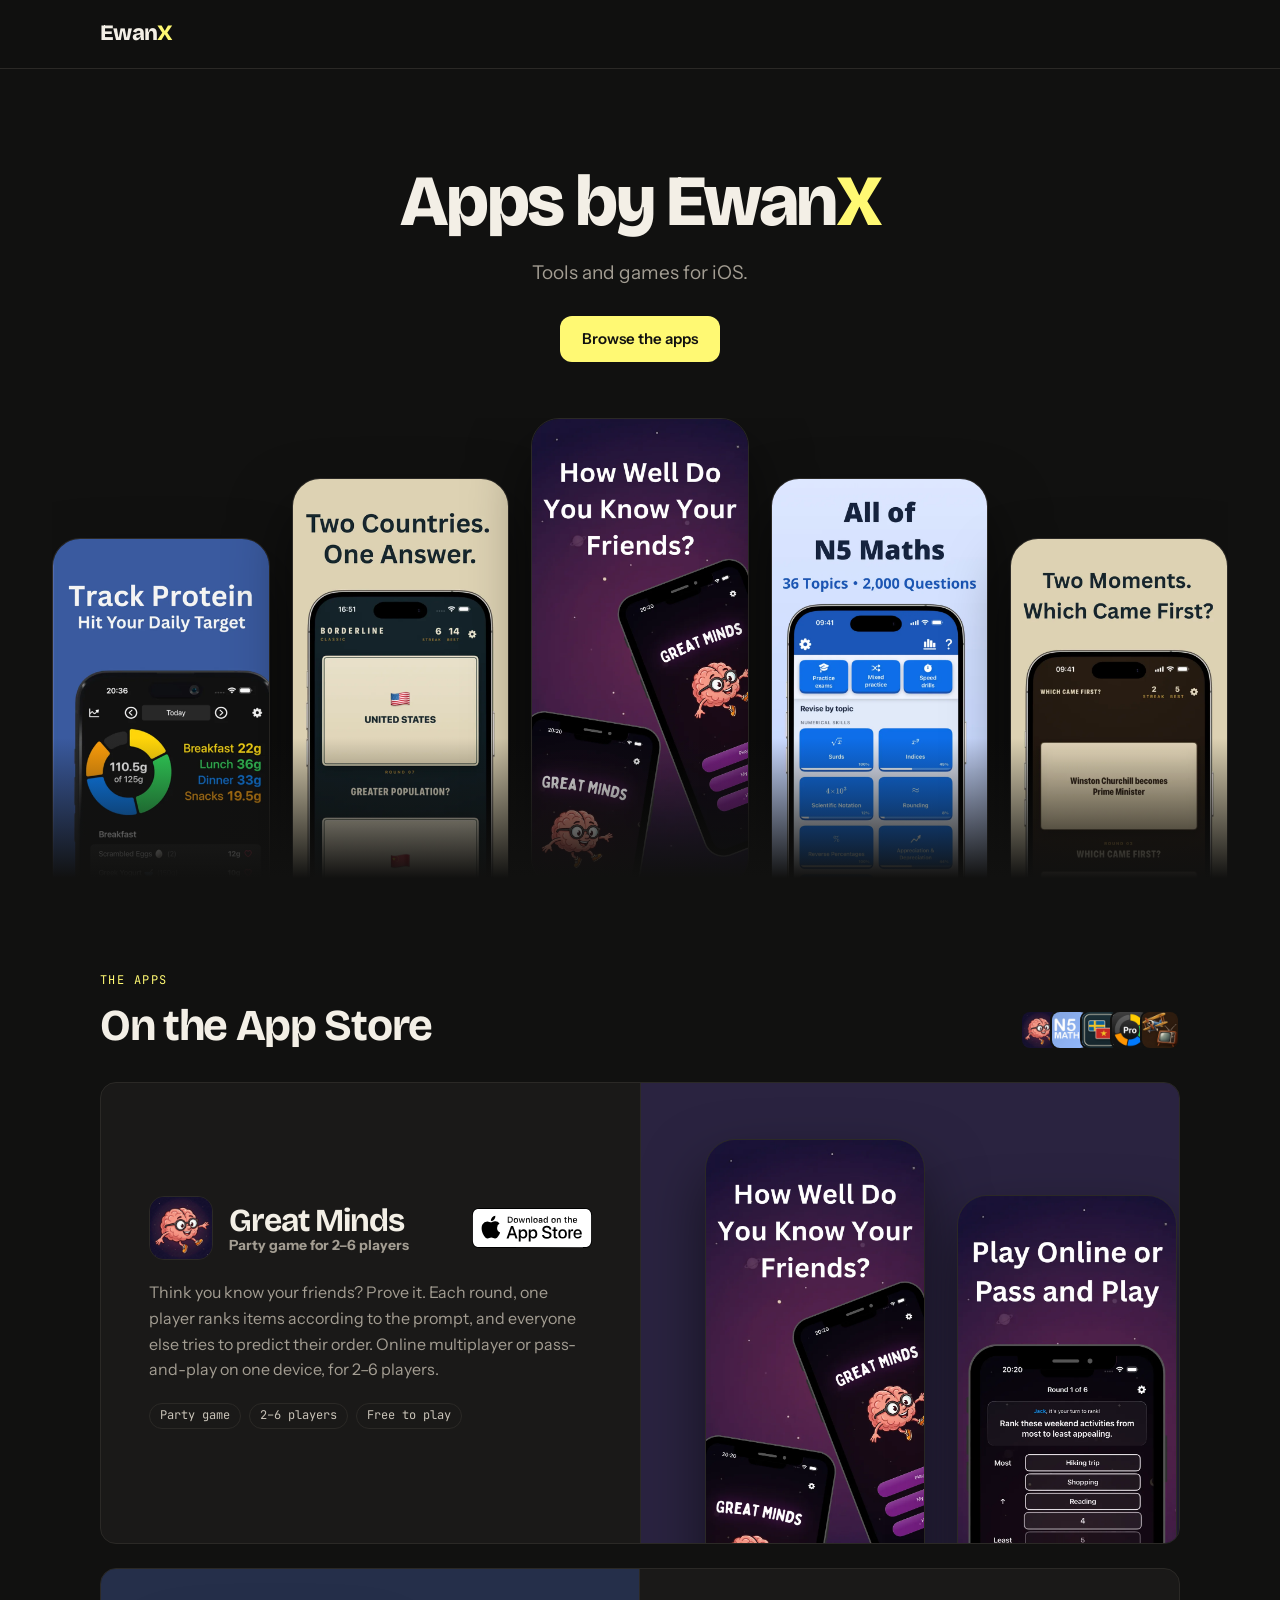
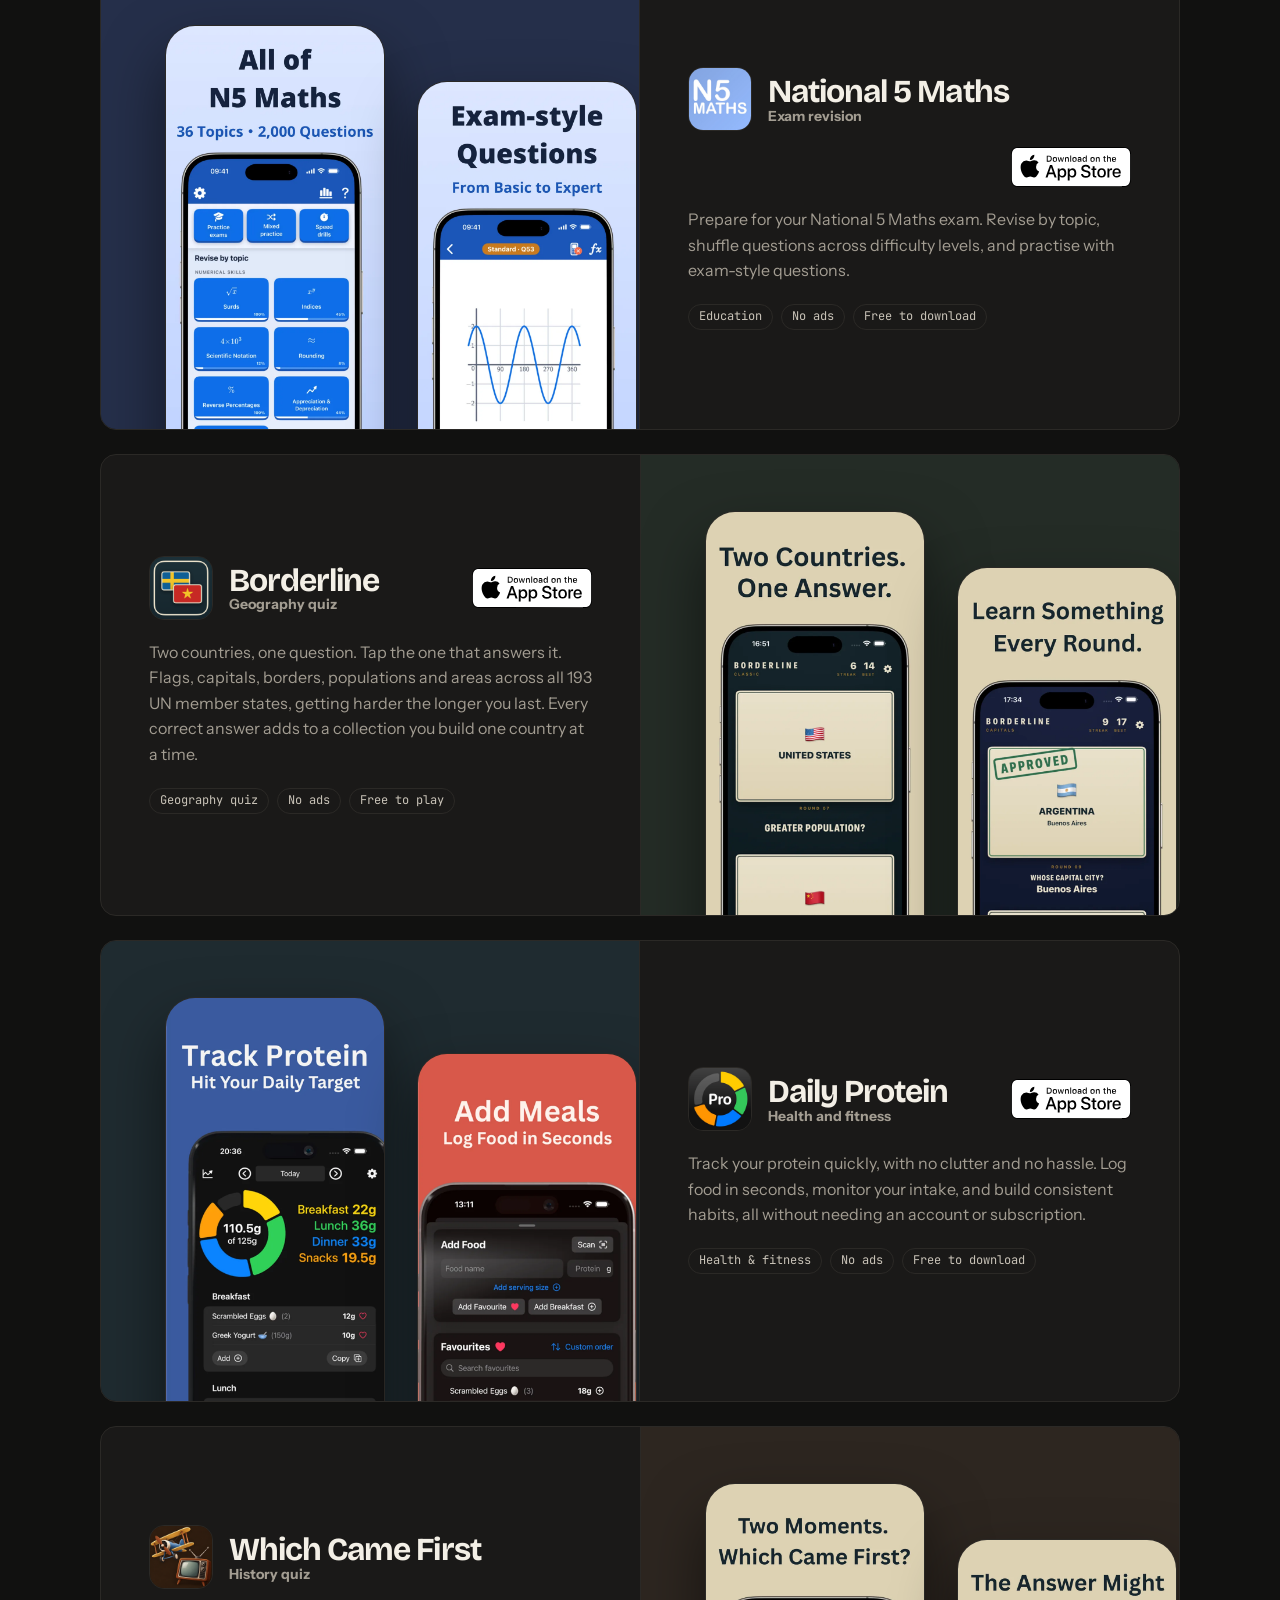
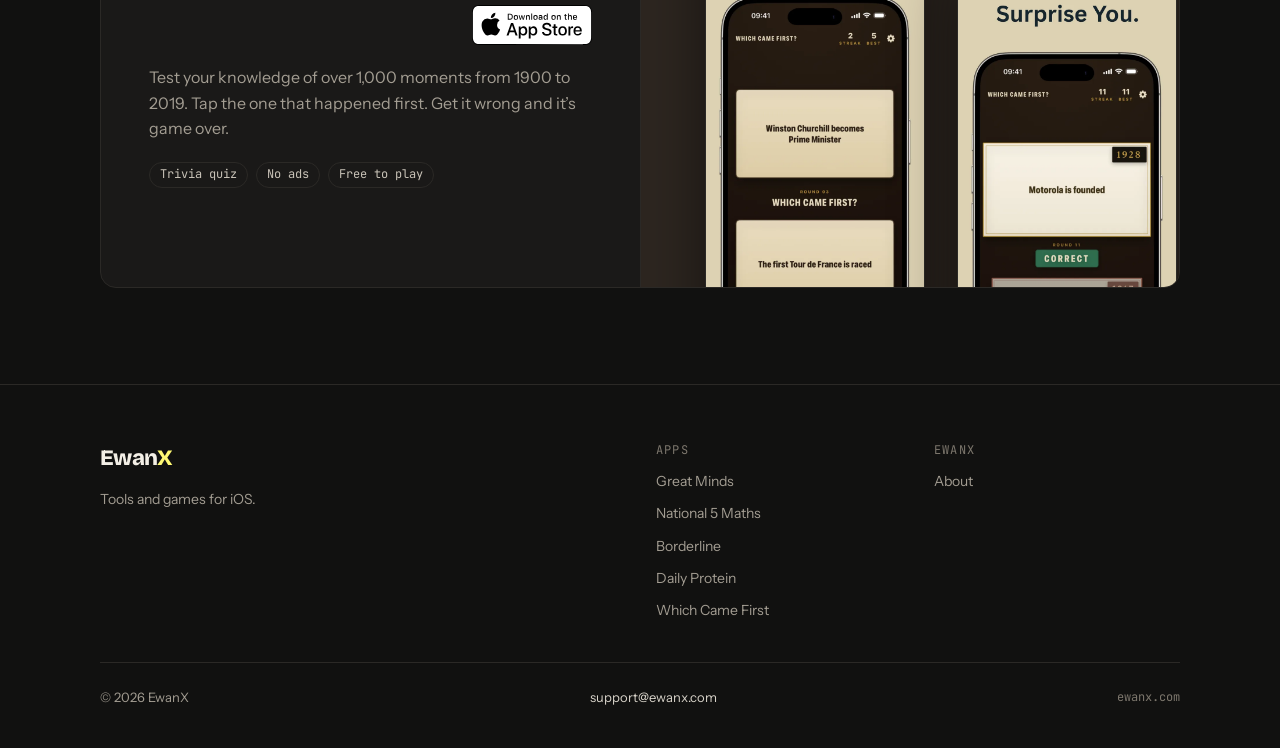
==== commit cfb52a89: "compress images" ====
--- a/index.html
+++ b/index.html
@@ -40,11 +40,11 @@
     </section>
 
     <div class="container fan" aria-hidden="true">
-      <img src="/dailyprotein/screenshots/1.png" alt="Daily Protein">
-      <img src="/borderline/screenshots/1.png" alt="Borderline">
-      <img src="/greatminds/screenshots/1.png" alt="Great Minds">
-      <img src="/nat5maths/screenshots/1.png" alt="National 5 Maths">
-      <img src="/whichfirst/screenshots/1.png" alt="Which Came First">
+      <img src="/dailyprotein/screenshots/1.webp" alt="Daily Protein">
+      <img src="/borderline/screenshots/1.webp" alt="Borderline">
+      <img src="/greatminds/screenshots/1.webp" alt="Great Minds">
+      <img src="/nat5maths/screenshots/1.webp" alt="National 5 Maths">
+      <img src="/whichfirst/screenshots/1.webp" alt="Which Came First">
     </div>
 
     <section class="container section" id="apps">
@@ -67,8 +67,8 @@
           <div class="chips"><span class="chip">Party game</span><span class="chip">2–6 players</span><span class="chip">Free to play</span></div>
         </div>
         <div class="showcase-media" style="background: #2a2340;">
-          <img src="/greatminds/screenshots/1.png" alt="" loading="lazy">
-          <img src="/greatminds/screenshots/2.png" alt="" loading="lazy">
+          <img src="/greatminds/screenshots/1.webp" alt="" loading="lazy">
+          <img src="/greatminds/screenshots/2.webp" alt="" loading="lazy">
         </div>
       </article>
       <article class="showcase flip" style="--glow: #7c8ff5;">
@@ -82,8 +82,8 @@
           <div class="chips"><span class="chip">Education</span><span class="chip">No ads</span><span class="chip">Free to download</span></div>
         </div>
         <div class="showcase-media" style="background: #252f4a;">
-          <img src="/nat5maths/screenshots/1.png" alt="" loading="lazy">
-          <img src="/nat5maths/screenshots/2.png" alt="" loading="lazy">
+          <img src="/nat5maths/screenshots/1.webp" alt="" loading="lazy">
+          <img src="/nat5maths/screenshots/2.webp" alt="" loading="lazy">
         </div>
       </article>
       <article class="showcase" style="--glow: #8cc98f;">
@@ -97,8 +97,8 @@
           <div class="chips"><span class="chip">Geography quiz</span><span class="chip">No ads</span><span class="chip">Free to play</span></div>
         </div>
         <div class="showcase-media" style="background: #242c26;">
-          <img src="/borderline/screenshots/1.png" alt="" loading="lazy">
-          <img src="/borderline/screenshots/6.png" alt="" loading="lazy">
+          <img src="/borderline/screenshots/1.webp" alt="" loading="lazy">
+          <img src="/borderline/screenshots/6.webp" alt="" loading="lazy">
         </div>
       </article>
       <article class="showcase flip" style="--glow: #4fb3d9;">
@@ -112,8 +112,8 @@
           <div class="chips"><span class="chip">Health &amp; fitness</span><span class="chip">No ads</span><span class="chip">Free to download</span></div>
         </div>
         <div class="showcase-media" style="background: #1f2b30;">
-          <img src="/dailyprotein/screenshots/1.png" alt="" loading="lazy">
-          <img src="/dailyprotein/screenshots/2.png" alt="" loading="lazy">
+          <img src="/dailyprotein/screenshots/1.webp" alt="" loading="lazy">
+          <img src="/dailyprotein/screenshots/2.webp" alt="" loading="lazy">
         </div>
       </article>
       <article class="showcase" style="--glow: #d9a35a;">
@@ -127,8 +127,8 @@
           <div class="chips"><span class="chip">Trivia quiz</span><span class="chip">No ads</span><span class="chip">Free to play</span></div>
         </div>
         <div class="showcase-media" style="background: #2d2620;">
-          <img src="/whichfirst/screenshots/1.png" alt="" loading="lazy">
-          <img src="/whichfirst/screenshots/2.png" alt="" loading="lazy">
+          <img src="/whichfirst/screenshots/1.webp" alt="" loading="lazy">
+          <img src="/whichfirst/screenshots/2.webp" alt="" loading="lazy">
         </div>
       </article>
 
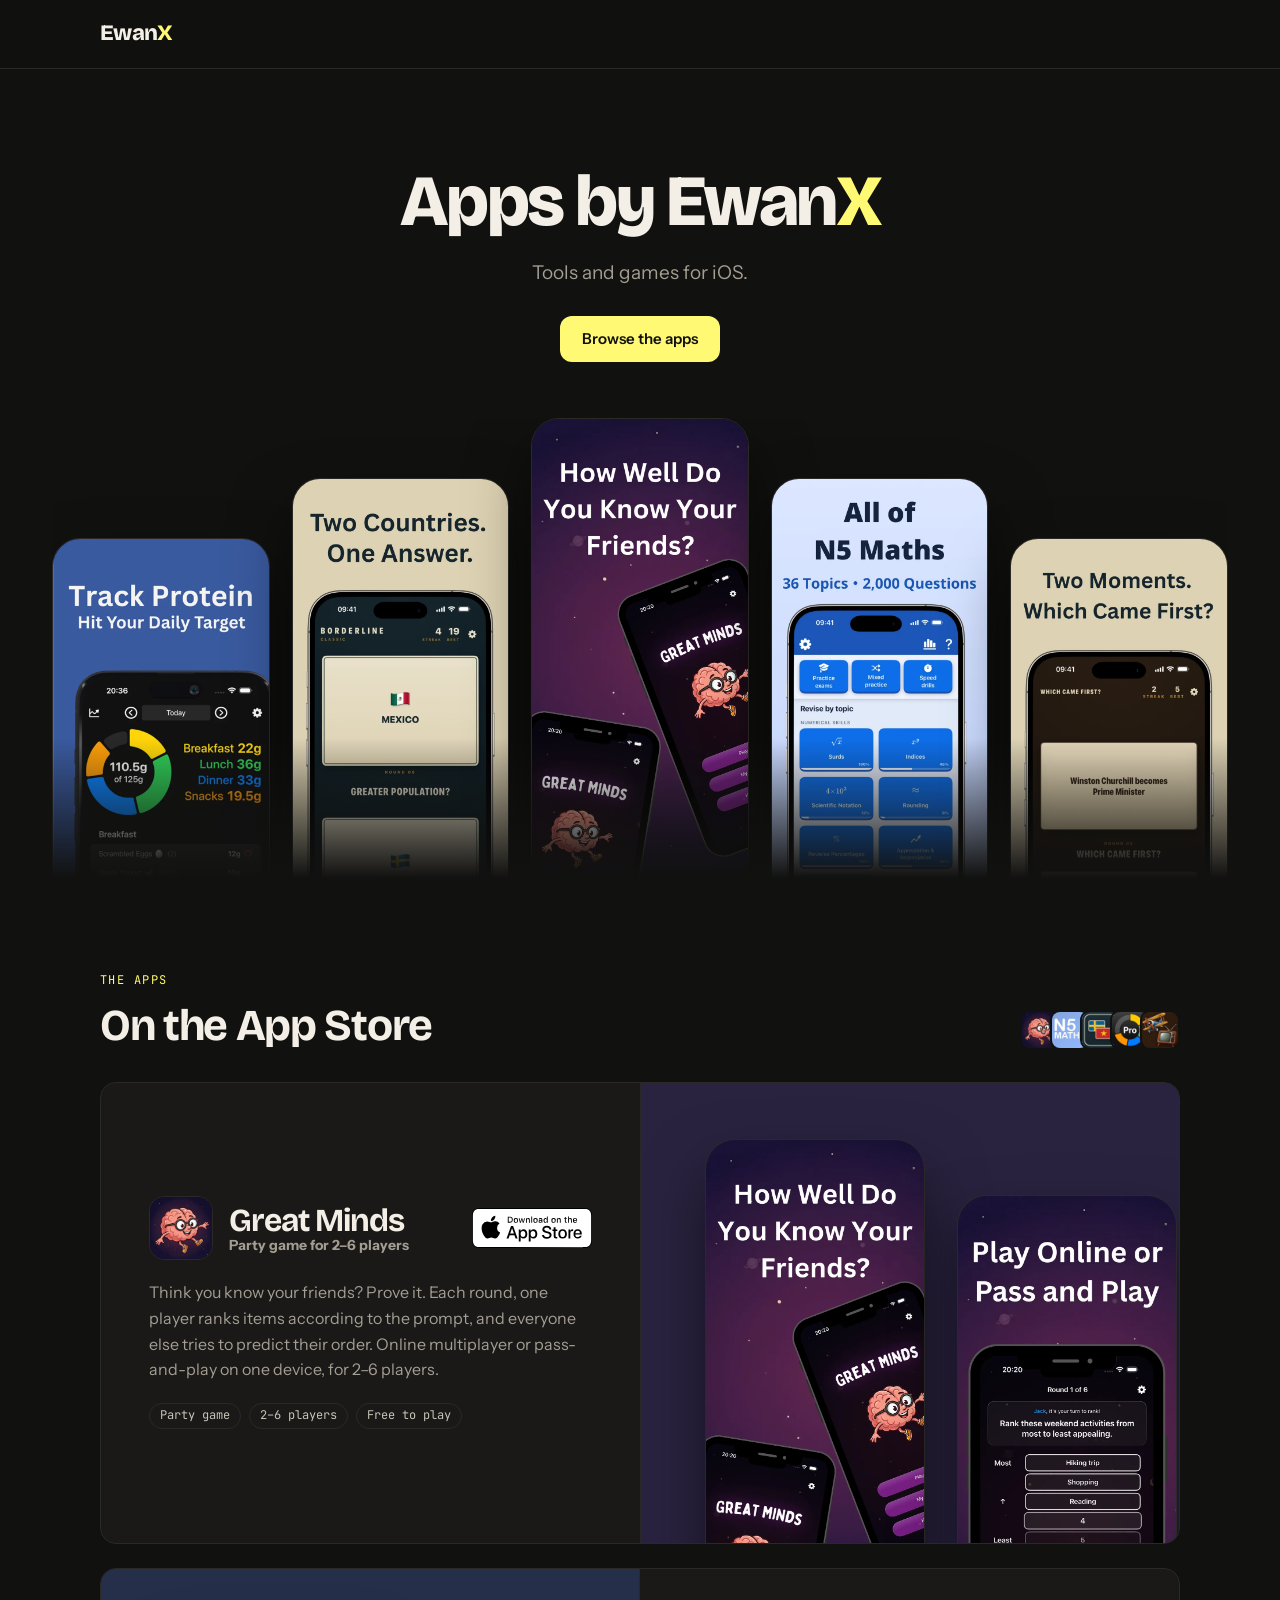
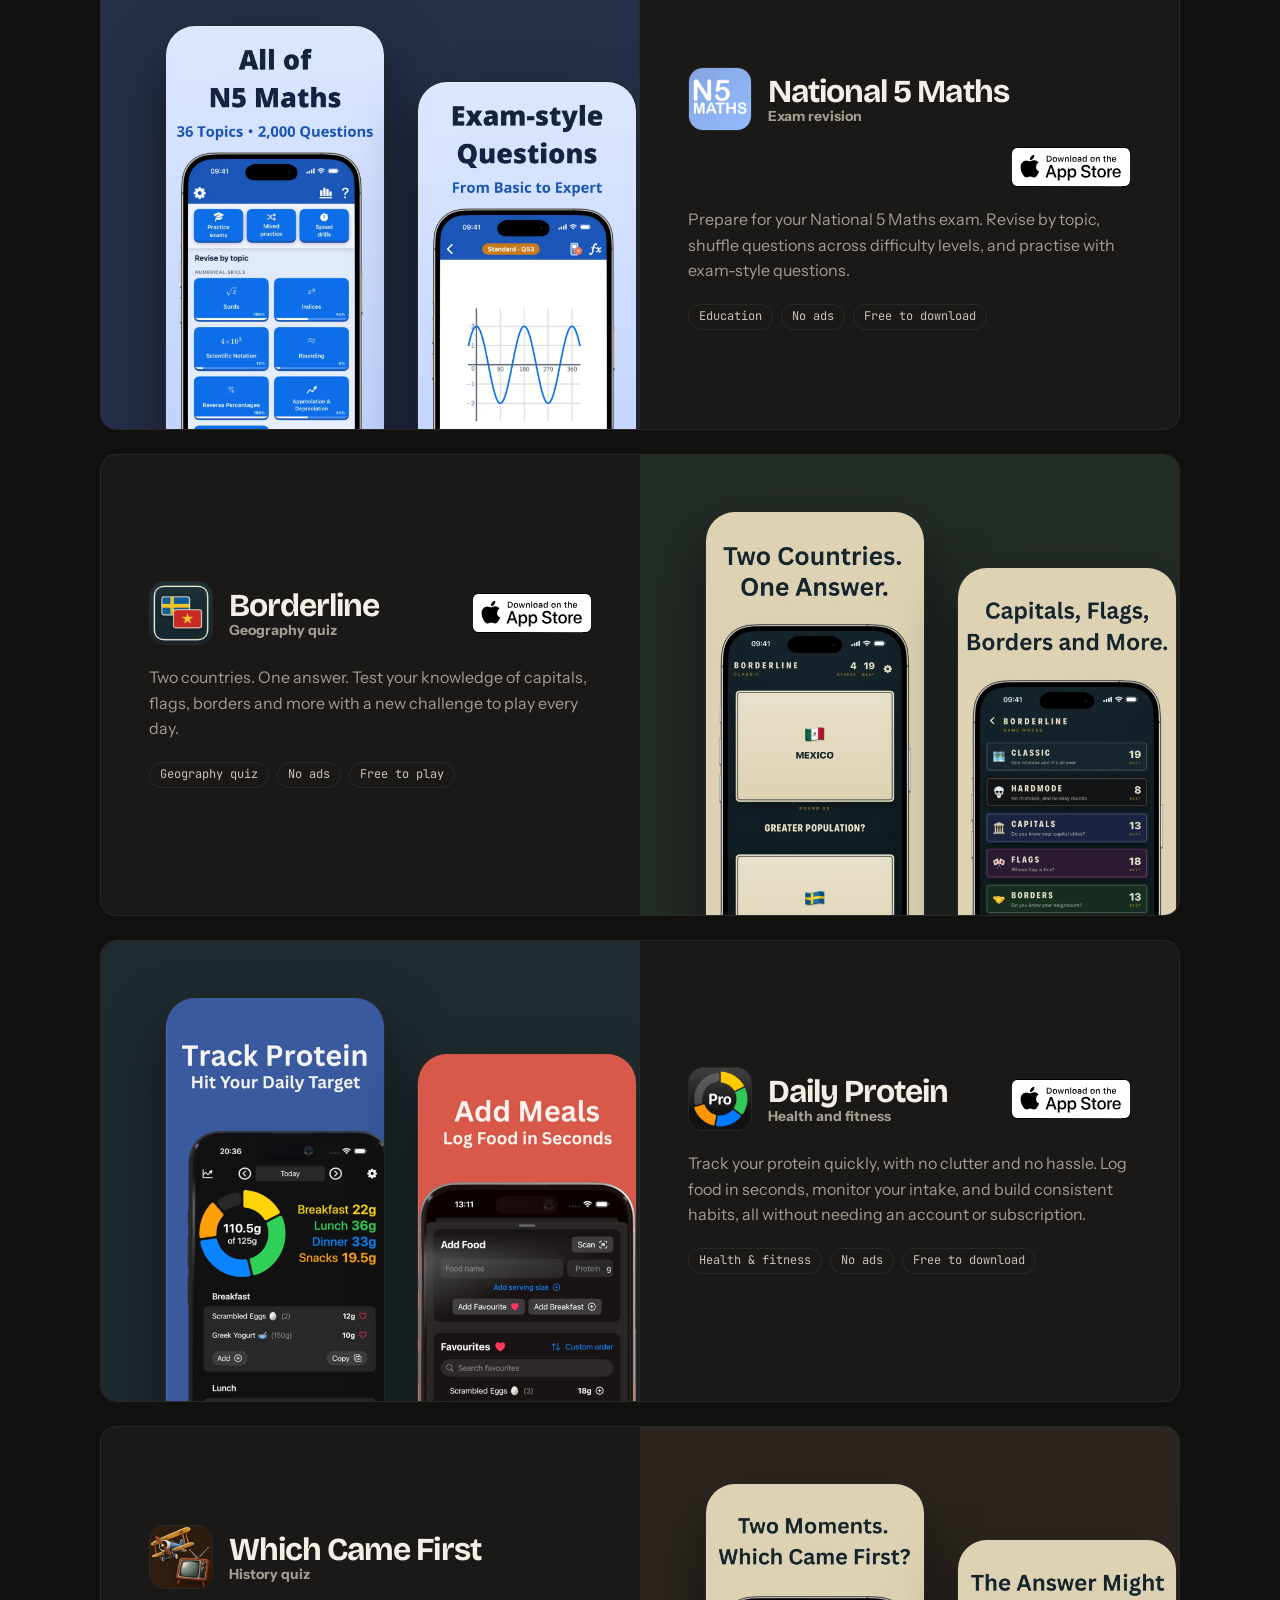
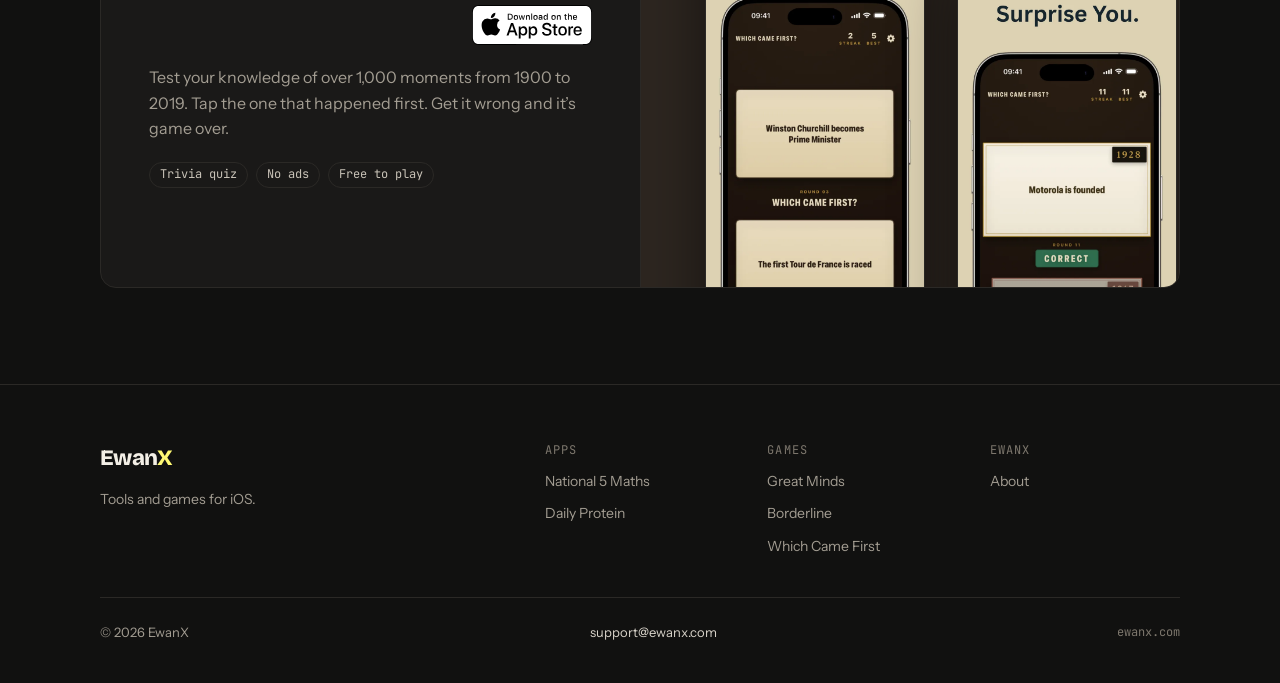
==== commit f6873250: "updated for borderline 2.0.0" ====
--- a/index.html
+++ b/index.html
@@ -93,7 +93,7 @@
             <h3><a class="stretch" href="/borderline/">Borderline</a><span>Geography quiz</span></h3>
             <a class="badge raise" href="https://apps.apple.com/app/apple-store/id6797909629?pt=125562025&amp;ct=ewanx_web&amp;mt=8" target="_blank" rel="noopener"><img src="/images/app-store-badge.svg" alt="Download Borderline on the App Store" width="120" height="40"></a>
           </div>
-          <p>Two countries, one question. Tap the one that answers it. Flags, capitals, borders, populations and areas across all 193 UN member states, getting harder the longer you last. Every correct answer adds to a collection you build one country at a time.</p>
+          <p>Two countries. One answer. Test your knowledge of capitals, flags, borders and more with a new challenge to play every day.</p>
           <div class="chips"><span class="chip">Geography quiz</span><span class="chip">No ads</span><span class="chip">Free to play</span></div>
         </div>
         <div class="showcase-media" style="background: #242c26;">
@@ -146,10 +146,13 @@
         </div>
         <div class="footer-col">
           <span class="label">Apps</span>
+          <a href="/nat5maths/">National 5 Maths</a>
+          <a href="/dailyprotein/">Daily Protein</a>
+        </div>
+        <div class="footer-col">
+          <span class="label">Games</span>
           <a href="/greatminds/">Great Minds</a>
-          <a href="/nat5maths/">National 5 Maths</a>
           <a href="/borderline/">Borderline</a>
-          <a href="/dailyprotein/">Daily Protein</a>
           <a href="/whichfirst/">Which Came First</a>
         </div>
         <div class="footer-col">
--- a/styles.css
+++ b/styles.css
@@ -285,6 +285,7 @@
 .about-grid { padding-top: 64px; display: grid; grid-template-columns: repeat(3, minmax(0, 1fr)); gap: 32px; align-items: start; }
 .about-copy { grid-column: span 2; display: flex; flex-direction: column; gap: 24px; }
 .about-copy .lede { font-size: 18px; line-height: 1.6; color: #e2ddd3; }
+.lede-group { display: flex; flex-direction: column; gap: 6px; }
 .features { display: grid; grid-template-columns: repeat(3, minmax(0, 1fr)); gap: 20px; margin-top: 8px; }
 .feature { display: flex; flex-direction: column; gap: 10px; }
 .feature h3 { font-family: var(--body); font-size: 16px; font-weight: 600; letter-spacing: 0; }
@@ -374,7 +375,7 @@
 
 /* ── Footer ── */
 .site-footer { margin-top: auto; border-top: 1px solid var(--border); padding: 56px 0 40px; }
-.footer-grid { display: grid; grid-template-columns: repeat(4, minmax(0, 1fr)); gap: 32px; }
+.footer-grid { display: grid; grid-template-columns: repeat(5, minmax(0, 1fr)); gap: 32px; }
 .footer-brand { grid-column: span 2; display: flex; flex-direction: column; gap: 12px; }
 .footer-brand p { color: var(--muted); font-size: 14px; max-width: 260px; }
 .footer-col { display: flex; flex-direction: column; gap: 10px; }
@@ -402,8 +403,8 @@
   .toc { display: none; }
   .about-page { grid-template-columns: 1fr; gap: 40px; }
   .projects { grid-template-columns: 1fr; }
-  .footer-grid { grid-template-columns: repeat(2, minmax(0, 1fr)); }
-  .footer-brand { grid-column: span 2; }
+  .footer-grid { grid-template-columns: repeat(3, auto); justify-content: space-between; }
+  .footer-brand { grid-column: 1 / -1; }
   .support-strip .card { flex-direction: column; align-items: flex-start; padding: 28px; }
 }
 
